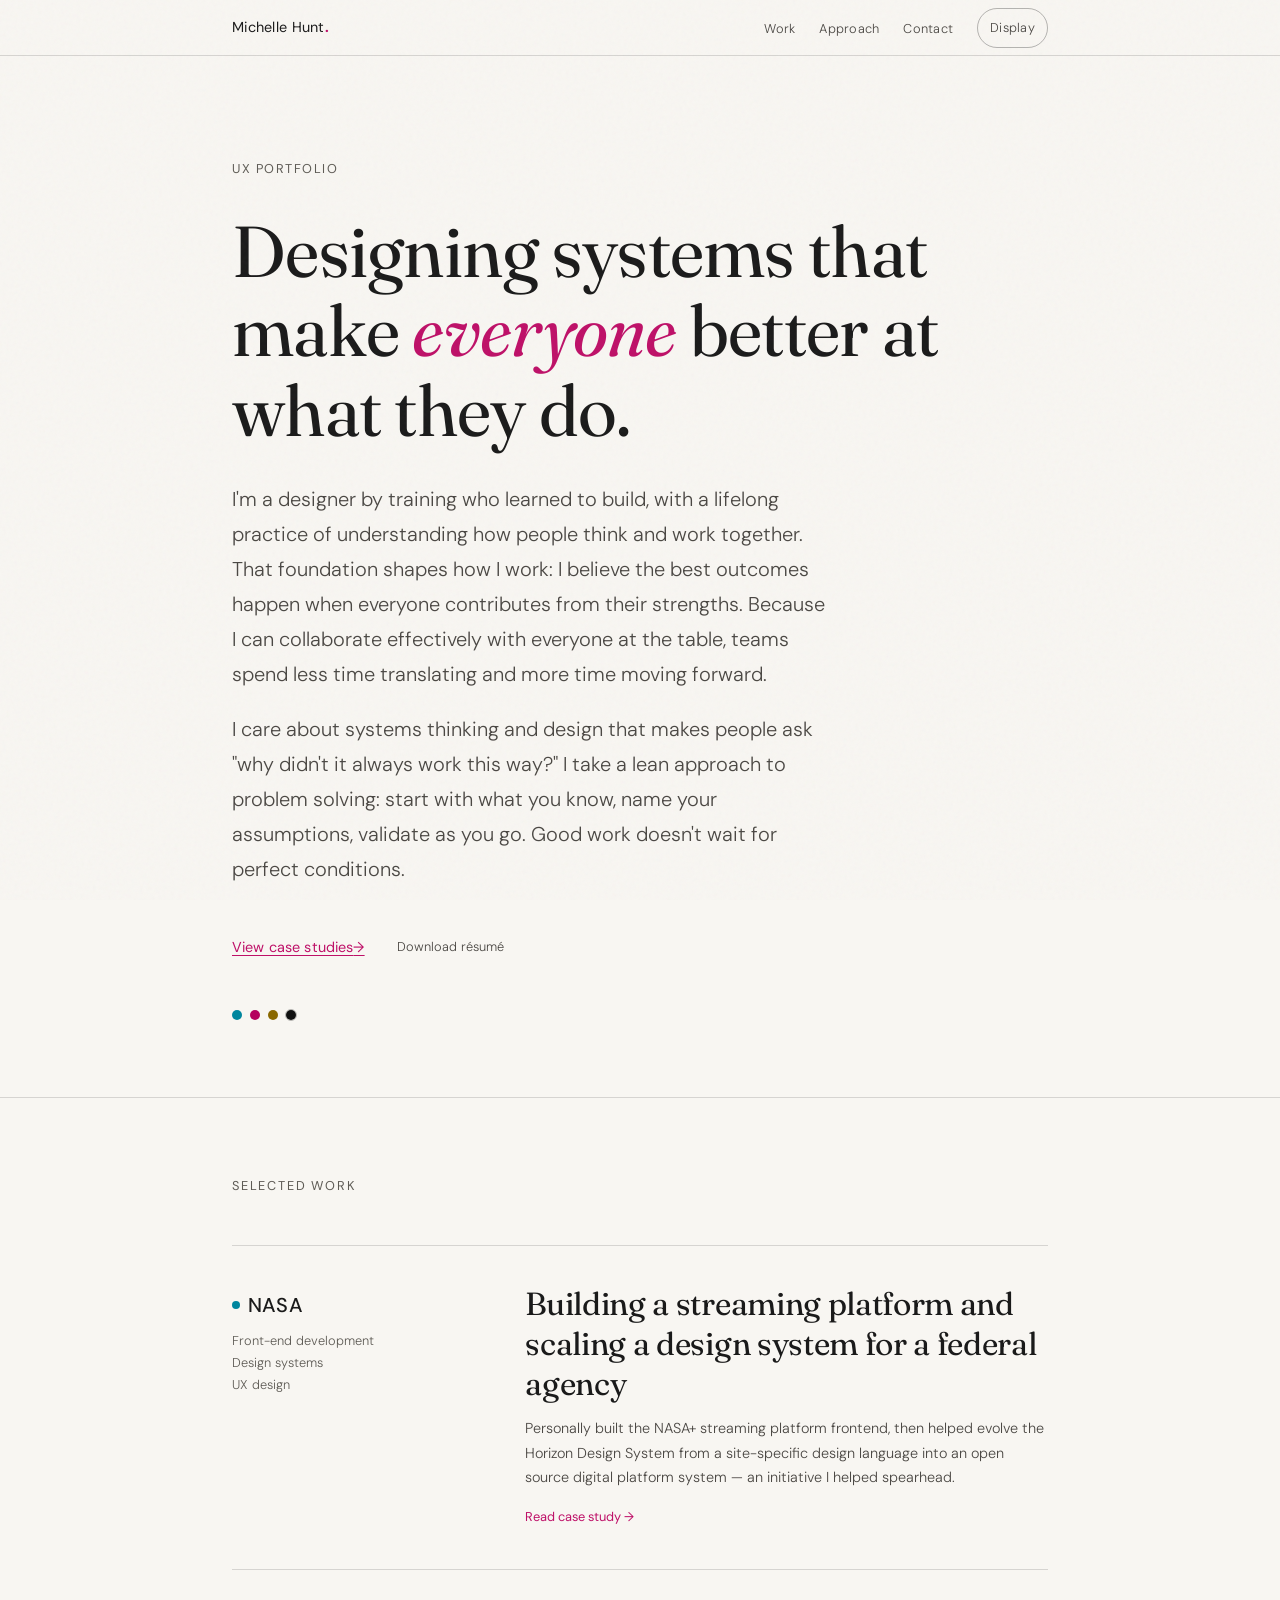
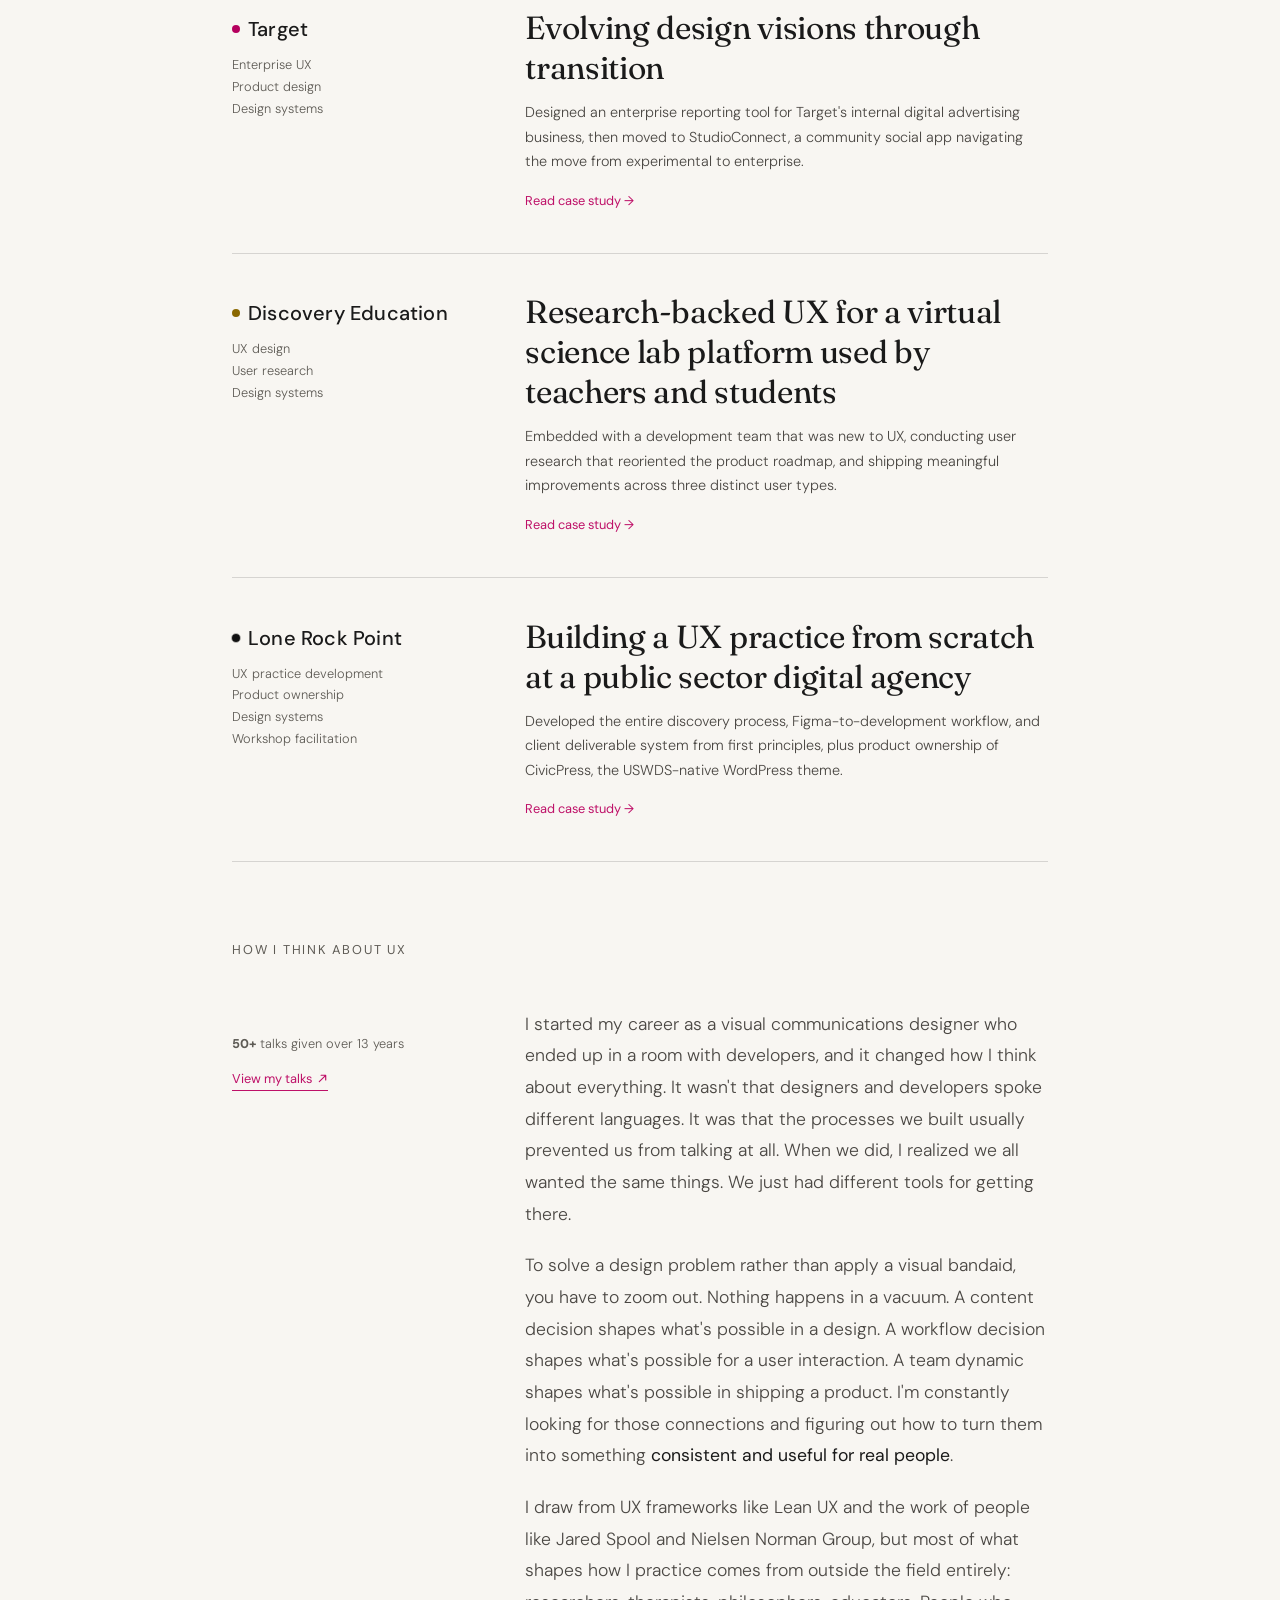
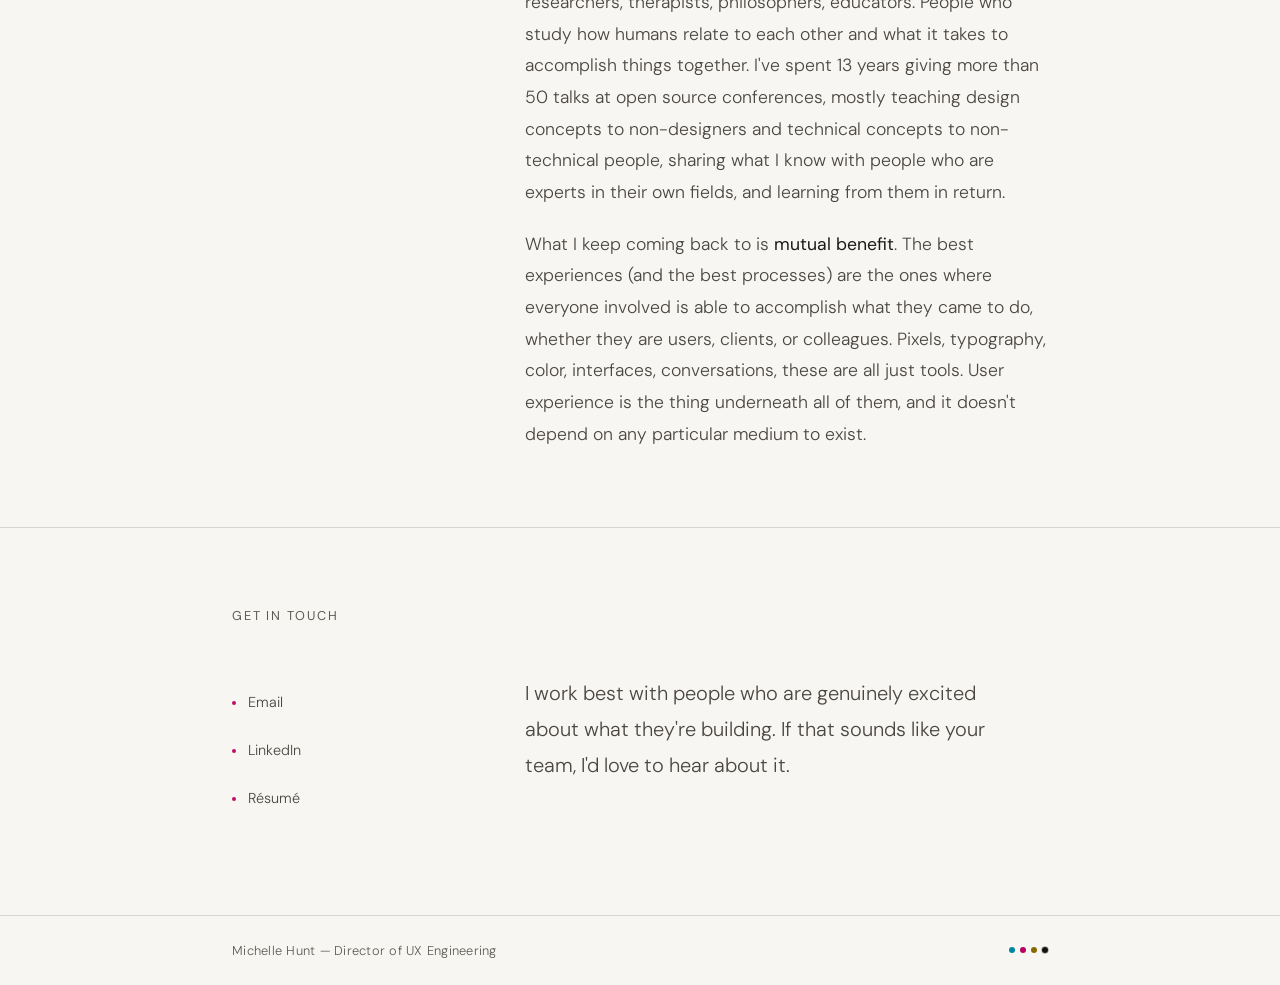
==== index.html @ 17f7559f "update index.html" ====
<!DOCTYPE html>
<html lang="en" data-theme="auto" data-contrast="standard" data-size="default">
<head>
<meta charset="UTF-8">
<meta name="viewport" content="width=device-width, initial-scale=1.0">
<title>Michelle Hunt — UX Portfolio</title>
<link rel="preconnect" href="https://fonts.googleapis.com">
<link rel="preconnect" href="https://fonts.gstatic.com" crossorigin>
<link href="https://fonts.googleapis.com/css2?family=DM+Sans:ital,opsz,wght@0,9..40,200;0,9..40,300;0,9..40,400;0,9..40,500;1,9..40,200;1,9..40,300&family=Fraunces:ital,opsz,wght@0,9..144,300;0,9..144,400;1,9..144,300;1,9..144,400&display=swap" rel="stylesheet">
<link rel="stylesheet" href="styles.css">
</head>
<body>

<a class="skip-link" href="#main-content">Skip to main content</a>

<nav class="site-nav">
  <div class="container">
    <a href="index.html" class="nav-name">Michelle Hunt<span>.</span></a>
    <div class="nav-right">
      <ul class="nav-links">
        <li><a href="#work"       data-section="work">Work</a></li>
        <li><a href="#philosophy" data-section="philosophy">Approach</a></li>
        <li><a href="#contact"    data-section="contact">Contact</a></li>
      </ul>
      <div class="nav-wrap">
        <button class="nav-panel-btn menu-btn" id="menu-btn" onclick="togglePanel('menu-panel','menu-btn')" aria-expanded="false" aria-label="Menu">Menu</button>
        <div class="nav-panel menu-panel" id="menu-panel" role="dialog" aria-label="Navigation">
          <a href="#work">Work</a>
          <a href="#philosophy">Approach</a>
          <a href="#contact">Contact</a>
        </div>
      </div>
      <div class="nav-wrap">
        <button class="nav-panel-btn" id="a11y-btn" onclick="togglePanel('a11y-panel','a11y-btn')" aria-expanded="false" aria-label="Display settings">Display</button>
        <div class="nav-panel" id="a11y-panel" role="dialog" aria-label="Display settings">
          <div class="a11y-group">
            <p class="a11y-group-label">Mode</p>
            <div class="a11y-options">
              <button class="a11y-btn" onclick="setTheme('light')"    id="btn-light">Light</button>
              <button class="a11y-btn" onclick="setTheme('dark')"     id="btn-dark">Dark</button>
              <button class="a11y-btn" onclick="setTheme('auto')"     id="btn-auto">Auto</button>
            </div>
          </div>
          <div class="a11y-group">
            <p class="a11y-group-label">Contrast</p>
            <div class="a11y-options">
              <button class="a11y-btn" onclick="setContrast('standard')" id="btn-standard">Standard</button>
              <button class="a11y-btn" onclick="setContrast('high')"     id="btn-high">High (AAA)</button>
            </div>
          </div>
          <div class="a11y-group">
            <p class="a11y-group-label">Text size</p>
            <div class="a11y-options">
              <button class="a11y-btn" onclick="setSize('default')" id="btn-default">Default</button>
              <button class="a11y-btn" onclick="setSize('large')"   id="btn-large">Large</button>
            </div>
          </div>
        </div>
      </div>
    </div>
  </div>
</nav>

<main id="main-content">
  <section class="home-hero">
    <div class="container">
      <p class="hero-label">UX Portfolio</p>
      <h1 class="hero-title">Designing systems that make <em>everyone</em> better at what they do.</h1>
      <div class="hero-body">
        <p>I'm a designer by training who learned to build, with a lifelong practice of understanding how people think and work together. That foundation shapes how I work: I believe the best outcomes happen when everyone contributes from their strengths. Because I can collaborate effectively with everyone at the table, teams spend less time translating and more time moving forward.</p>
        <p>I care about systems thinking and design that makes people ask "why didn't it always work this way?" I take a lean approach to problem solving: start with what you know, name your assumptions, validate as you go. Good work doesn't wait for perfect conditions.</p>
      </div>
      <div class="hero-meta">
        <a href="#work" class="hero-cta">View case studies <span class="arrow">→</span></a>
        <a href="resume.pdf" class="hero-cta-secondary">Download résumé</a>
      </div>
      <div class="cmyk-dots">
        <div class="cmyk-dot dot-nasa"      data-label="NASA"></div>
        <div class="cmyk-dot dot-target"    data-label="Target"></div>
        <div class="cmyk-dot dot-discovery" data-label="Discovery Education"></div>
        <div class="cmyk-dot dot-lrp"       data-label="Lone Rock Point"></div>
      </div>
    </div>
  </section>

  <section id="work" class="home-section">
    <div class="container">
      <p class="section-label">Selected work</p>
      <div class="work-grid">

        <a class="case-study cs-nasa" href="nasa.html">
          <div class="case-study-meta">
            <div class="case-study-client-wrap">
              <span class="case-study-dot"></span>
              <span class="case-study-client">NASA</span>
            </div>
            <p class="case-study-tags">Front-end development<br>Design systems<br>UX design</p>
          </div>
          <div class="case-study-content">
            <h2 class="case-study-title">Building a streaming platform and scaling a design system for a federal agency</h2>
            <p class="case-study-desc">Personally built the NASA+ streaming platform frontend, then helped evolve the Horizon Design System from a site-specific design language into an open source digital platform system — an initiative I helped spearhead.</p>
            <span class="case-study-arrow">Read case study →</span>
          </div>
        </a>

        <a class="case-study cs-target" href="target.html">
          <div class="case-study-meta">
            <div class="case-study-client-wrap">
              <span class="case-study-dot"></span>
              <span class="case-study-client">Target</span>
            </div>
            <p class="case-study-tags">Enterprise UX<br>Product design<br>Design systems</p>
          </div>
          <div class="case-study-content">
            <h2 class="case-study-title">Evolving design visions through transition</h2>
            <p class="case-study-desc">Designed an enterprise reporting tool for Target's internal digital advertising business, then moved to StudioConnect, a community social app navigating the move from experimental to enterprise.</p>
            <span class="case-study-arrow">Read case study →</span>
          </div>
        </a>

        <a class="case-study cs-discovery" href="discovery-education.html">
          <div class="case-study-meta">
            <div class="case-study-client-wrap">
              <span class="case-study-dot"></span>
              <span class="case-study-client">Discovery Education</span>
            </div>
            <p class="case-study-tags">UX design<br>User research<br>Design systems</p>
          </div>
          <div class="case-study-content">
            <h2 class="case-study-title">Research-backed UX for a virtual science lab platform used by teachers and students</h2>
            <p class="case-study-desc">Embedded with a development team that was new to UX, conducting user research that reoriented the product roadmap, and shipping meaningful improvements across three distinct user types.</p>
            <span class="case-study-arrow">Read case study →</span>
          </div>
        </a>

        <a class="case-study cs-lrp" href="lone-rock-point.html">
          <div class="case-study-meta">
            <div class="case-study-client-wrap">
              <span class="case-study-dot"></span>
              <span class="case-study-client">Lone Rock Point</span>
            </div>
            <p class="case-study-tags">UX practice development<br>Product ownership<br>Design systems<br>Workshop facilitation</p>
          </div>
          <div class="case-study-content">
            <h2 class="case-study-title">Building a UX practice from scratch at a public sector digital agency</h2>
            <p class="case-study-desc">Developed the entire discovery process, Figma-to-development workflow, and client deliverable system from first principles, plus product ownership of CivicPress, the USWDS-native WordPress theme.</p>
            <span class="case-study-arrow">Read case study →</span>
          </div>
        </a>

      </div>
    </div>
  </section>

  <section id="philosophy" class="home-section philosophy-section">
    <div class="container">
      <p class="section-label">How I think about UX</p>
      <div class="philosophy-grid">
        <div>
          <div class="talks-stat">
            <p class="talks-stat-text"><strong>50+</strong> talks given over 13 years</p>
            <a href="https://mynameismichelle.com/talks/" class="talks-link" target="_blank" rel="noopener noreferrer">
              View my talks
              <svg viewBox="0 0 12 12" fill="none" xmlns="http://www.w3.org/2000/svg" aria-hidden="true">
                <path d="M2.5 9.5L9.5 2.5M9.5 2.5H4.5M9.5 2.5V7.5" stroke="currentColor" stroke-width="1.25" stroke-linecap="round" stroke-linejoin="round"/>
              </svg>
            </a>
          </div>
        </div>
        <div class="philosophy-body">
          <p>I started my career as a visual communications designer who ended up in a room with developers, and it changed how I think about everything. It wasn't that designers and developers spoke different languages. It was that the processes we built usually prevented us from talking at all. When we did, I realized we all wanted the same things. We just had different tools for getting there.</p>
          <p>To solve a design problem rather than apply a visual bandaid, you have to zoom out. Nothing happens in a vacuum. A content decision shapes what's possible in a design. A workflow decision shapes what's possible for a user interaction. A team dynamic shapes what's possible in shipping a product. I'm constantly looking for those connections and figuring out how to turn them into something <strong>consistent and useful for real people</strong>.</p>
          <p>I draw from UX frameworks like Lean UX and the work of people like Jared Spool and Nielsen Norman Group, but most of what shapes how I practice comes from outside the field entirely: researchers, therapists, philosophers, educators. People who study how humans relate to each other and what it takes to accomplish things together. I've spent 13 years giving more than 50 talks at open source conferences, mostly teaching design concepts to non-designers and technical concepts to non-technical people, sharing what I know with people who are experts in their own fields, and learning from them in return.</p>
          <p>What I keep coming back to is <strong>mutual benefit</strong>. The best experiences (and the best processes) are the ones where everyone involved is able to accomplish what they came to do, whether they are users, clients, or colleagues. Pixels, typography, color, interfaces, conversations, these are all just tools. User experience is the thing underneath all of them, and it doesn't depend on any particular medium to exist.</p>
        </div>
      </div>
    </div>
  </section>

  <section id="contact" class="home-section contact-section">
    <div class="container">
      <p class="section-label">Get in touch</p>
      <div class="contact-inner">
        <div class="contact-links">
          <a href="mailto:michelle@marktimemedia.com" class="contact-link"><span class="contact-link-dot"></span>Email</a>
          <a href="https://linkedin.com/in/michelleschulphunt" class="contact-link" target="_blank"><span class="contact-link-dot"></span>LinkedIn</a>
          <a href="Michelle_Schulp_Hunt_Resume_2026.pdf" class="contact-link" target="_blank" rel="noopener noreferrer"><span class="contact-link-dot"></span>Résumé</a>
        </div>
        <p class="contact-body">I work best with people who are genuinely excited about what they're building. If that sounds like your team, I'd love to hear about it.</p>
      </div>
    </div>
  </section>
</main>

<footer class="site-footer">
  <div class="container">
    <span class="footer-left">Michelle Hunt — Director of UX Engineering</span>
    <div class="footer-cmyk">
      <span class="dot-nasa"></span>
      <span class="dot-target"></span>
      <span class="dot-discovery"></span>
      <span class="dot-lrp"></span>
    </div>
  </div>
</footer>

<script src="main.js"></script>
</body>
</html>
---- styles.css ----
/* ============================================================
   PORTFOLIO — styles.css
   --c-page is defined per page in each HTML <style> block.
   Default fallback defined here.
   ============================================================ */

:root {
  --c-page: #be1068;
  --nav-h: 56px;
  --fluid-xs:   clamp(0.7rem,  0.65rem + 0.25vw, 0.8rem);
  --fluid-sm:   clamp(0.8rem,  0.75rem + 0.25vw, 0.9rem);
  --fluid-base: clamp(1rem,    0.9rem + 0.25vw, 1.1rem);
  --fluid-md:   clamp(1rem,    0.9rem  + 0.5vw,  1.25rem);
  --fluid-lg:   clamp(1.25rem, 1rem    + 1.25vw, 2rem);
  --fluid-xl:   clamp(1.75rem, 1.25rem + 2.5vw,  3rem);
  --fluid-2xl:  clamp(2.25rem, 1.5rem  + 3.75vw, 4.5rem);
}

[data-size="large"] {
  --fluid-xs:   clamp(0.85rem,  0.8rem   + 0.25vw,  1rem);
  --fluid-sm:   clamp(1rem,     0.95rem  + 0.25vw,  1.125rem);
  --fluid-base: clamp(1.125rem, 1.05rem  + 0.375vw, 1.375rem);
  --fluid-md:   clamp(1.25rem,  1.1rem   + 0.75vw,  1.625rem);
  --fluid-lg:   clamp(1.625rem, 1.3rem   + 1.625vw, 2.5rem);
  --fluid-xl:   clamp(2.25rem,  1.625rem + 3.125vw, 3.75rem);
  --fluid-2xl:  clamp(2.75rem,  1.875rem + 4.375vw, 5.5rem);
}

[data-theme="light"], :root {
  --bg: #f8f6f2;
  --bg-secondary: #f0ede8;
  --text: #1a1a1a;
  --text-secondary: #4a4743;
  --text-tertiary: #5e5b55;
  --border: rgba(26,26,26,0.15);
  --border-strong: rgba(26,26,26,0.3);
  --accent: #be1068;
  --accent-dim: rgba(190,16,104,0.07);
  --grain: 0.035;
  --c-nasa: #00869e;
  --c-target: #b5005e;
  --c-discovery: #8a6800;
  --c-lrp: #111111;
}

@media (prefers-color-scheme: dark) {
  :root:not([data-theme="light"]) {
    --bg: #141412;
    --bg-secondary: #1e1d1a;
    --text: #f0ede8;
    --text-secondary: #c5c0b8;
    --text-tertiary: #8a8680;
    --border: rgba(240,237,232,0.12);
    --border-strong: rgba(240,237,232,0.22);
    --accent: #f04d9e;
    --accent-dim: rgba(240,77,158,0.1);
    --grain: 0.025;
    --c-nasa: #00b4d8;
    --c-target: #f04d9e;
    --c-discovery: #f0b429;
    --c-lrp: #eeeeee;
  }
}

[data-theme="dark"] {
  --bg: #141412;
  --bg-secondary: #1e1d1a;
  --text: #f0ede8;
  --text-secondary: #c5c0b8;
  --text-tertiary: #8a8680;
  --border: rgba(240,237,232,0.12);
  --border-strong: rgba(240,237,232,0.22);
  --accent: #f04d9e;
  --accent-dim: rgba(240,77,158,0.1);
  --grain: 0.025;
  --c-nasa: #00b4d8;
  --c-target: #f04d9e;
  --c-discovery: #f0b429;
  --c-lrp: #eeeeee;
}

[data-contrast="high"][data-theme="light"],
[data-contrast="high"]:root:not([data-theme="dark"]) {
  --bg: #ffffff;
  --text: #000000;
  --text-secondary: #1a1a1a;
  --text-tertiary: #3a3a3a;
  --border: rgba(0,0,0,0.35);
  --border-strong: rgba(0,0,0,0.55);
  --accent: #8c0044;
  --accent-dim: rgba(140,0,68,0.08);
}

[data-contrast="high"][data-theme="dark"] {
  --bg: #000000;
  --bg-secondary: #0a0a0a;
  --text: #ffffff;
  --text-secondary: #f0ede8;
  --text-tertiary: #c5c0b8;
  --border: rgba(255,255,255,0.4);
  --border-strong: rgba(255,255,255,0.6);
  --accent: #ff80c0;
  --accent-dim: rgba(255,128,192,0.12);
}

@media (prefers-color-scheme: dark) {
  [data-contrast="high"]:root:not([data-theme="light"]) {
    --bg: #000000;
    --bg-secondary: #0a0a0a;
    --text: #ffffff;
    --text-secondary: #f0ede8;
    --text-tertiary: #c5c0b8;
    --border: rgba(255,255,255,0.4);
    --border-strong: rgba(255,255,255,0.6);
    --accent: #ff80c0;
    --accent-dim: rgba(255,128,192,0.12);
  }
}

/* ============================================================
   SKIP LINK
   ============================================================ */
.skip-link {
  position: absolute;
  top: 0;
  left: 50%;
  transform: translateX(-50%) translateY(-100%);
  z-index: 200;
  padding: 0.6rem 1.25rem;
  background: var(--bg);
  color: var(--accent);
  font-size: var(--fluid-sm);
  font-weight: 400;
  text-decoration: none;
  border-top: none;
  border-radius: 0 0 8px 8px;
  white-space: nowrap;
  transition: transform 0.15s ease;
}
.skip-link:focus-visible {
  transform: translateX(-50%) translateY(0);
  border: 2px solid var(--accent);
  outline: none;
}

/* ============================================================
   RESET & BASE
   ============================================================ */
*, *::before, *::after { box-sizing: border-box; margin: 0; padding: 0; }
html { scroll-behavior: smooth; }

body {
  font-family: 'DM Sans', sans-serif;
  font-weight: 300;
  font-size: var(--fluid-base);
  line-height: 1.7;
  color: var(--text);
  background: var(--bg);
  min-height: 100vh;
  transition: background 0.3s, color 0.3s;
  overflow-x: hidden;
  position: relative;
}

body::before {
  content: '';
  position: fixed;
  inset: 0;
  background-image: url("data:image/svg+xml,%3Csvg viewBox='0 0 256 256' xmlns='http://www.w3.org/2000/svg'%3E%3Cfilter id='n'%3E%3CfeTurbulence type='fractalNoise' baseFrequency='0.9' numOctaves='4' stitchTiles='stitch'/%3E%3C/filter%3E%3Crect width='100%25' height='100%25' filter='url(%23n)'/%3E%3C/svg%3E");
  opacity: var(--grain);
  pointer-events: none;
  z-index: 100;
}

.container {
  max-width: 880px;
  margin: 0 auto;
  padding: 0 clamp(1rem, 4vw, 2rem);
}

strong {
  font-weight: 800;
}

/* ============================================================
   VIEW TRANSITIONS
   ============================================================ */
@view-transition { navigation: auto; }

::view-transition-old(root) { animation: 200ms ease both vt-out; }
::view-transition-new(root) { animation: 280ms ease both vt-in; }

@keyframes vt-out {
  from { opacity: 1; }
  to   { opacity: 0; }
}
@keyframes vt-in {
  from { opacity: 0; transform: translateY(6px); }
  to   { opacity: 1; transform: translateY(0); }
}

/* ============================================================
   NAV
   ============================================================ */
nav.site-nav {
  position: fixed;
  top: 0; left: 0; right: 0;
  z-index: 50;
  height: var(--nav-h);
  display: flex;
  align-items: center;
  background: var(--bg);
  border-bottom: 0.5px solid var(--border);
  transition: background 0.3s;
}

nav.site-nav .container {
  display: flex;
  align-items: center;
  justify-content: space-between;
  width: 100%;
}

.nav-name {
  font-size: var(--fluid-sm);
  font-weight: 400;
  letter-spacing: 0.02em;
  color: var(--text);
  text-decoration: none;
}
.nav-name span { 
  color: var(--accent);
  font-weight: 800;
}
.nav-name:hover {
  text-decoration: underline;
  text-decoration-style: dotted;
  text-underline-offset: 3px;
}
.nav-name:focus-visible {
  outline: 2px solid var(--accent);
  outline-offset: 4px;
  border-radius: 2px;
  text-decoration: none;
}

.nav-right {
  display: flex;
  align-items: center;
  gap: 0.5rem;
}

.nav-links {
  display: flex;
  gap: clamp(1rem, 2.5vw, 1.5rem);
  list-style: none;
  margin-right: 0.5rem;
}

.nav-links a {
  font-size: var(--fluid-xs);
  font-weight: 300;
  color: var(--text-secondary);
  text-decoration: none;
  letter-spacing: 0.02em;
  transition: color 0.2s;
}

.nav-links a:hover {
  color: var(--accent);
  text-decoration: underline;
  text-decoration-style: dotted;
  text-underline-offset: 3px;
}
.nav-links a:focus-visible {
  color: var(--accent);
  outline: 2px solid var(--accent);
  outline-offset: 4px;
  border-radius: 2px;
  text-decoration: none;
}

.nav-links a.active {
  color: var(--accent);
  text-decoration: underline;
  text-decoration-style: dotted;
  text-underline-offset: 3px;
}

.nav-panel-btn {
  background: none;
  border: 0.5px solid var(--border-strong);
  border-radius: 2rem;
  padding: 0 0.75rem;
  height: 40px;
  min-width: 40px;
  font-size: var(--fluid-xs);
  font-family: 'DM Sans', sans-serif;
  font-weight: 300;
  color: var(--text-secondary);
  cursor: pointer;
  transition: all 0.2s;
  letter-spacing: 0.02em;
  white-space: nowrap;
}

.nav-panel-btn:hover {
  color: var(--accent);
  border-color: var(--accent);
}
.nav-panel-btn:focus-visible {
  color: var(--accent);
  border-color: var(--accent);
  outline: 2px solid var(--accent);
  outline-offset: 3px;
}

.nav-wrap { position: relative; }

.nav-panel {
  display: none;
  position: absolute;
  top: calc(100% + 0.75rem);
  right: 0;
  background: var(--bg);
  border: 0.5px solid var(--border-strong);
  border-radius: 12px;
  padding: 0.75rem;
  min-width: 200px;
  z-index: 200;
}

.nav-panel.open { display: block; }

.menu-panel a {
  display: flex;
  align-items: center;
  min-height: 44px;
  padding: 0 0.75rem;
  font-size: var(--fluid-sm);
  font-weight: 300;
  color: var(--text-secondary);
  text-decoration: none;
  border-radius: 8px;
  transition: background 0.15s, color 0.15s;
}
.menu-panel a:hover {
  background: var(--accent-dim);
  color: var(--accent);
}
.menu-panel a:focus-visible {
  background: var(--accent-dim);
  color: var(--accent);
  outline: 2px solid var(--accent);
  outline-offset: -2px;
}
.menu-panel a.active { color: var(--accent); }

.a11y-group { margin-bottom: 0.75rem; }
.a11y-group:last-child { margin-bottom: 0; }

.a11y-group-label {
  font-size: var(--fluid-xs);
  font-weight: 400;
  letter-spacing: 0.08em;
  text-transform: uppercase;
  color: var(--text-tertiary);
  margin-bottom: 0.4rem;
  padding: 0 0.25rem;
}

.a11y-options { display: flex; gap: 0.4rem; flex-wrap: wrap; }

.a11y-btn {
  background: none;
  border: 0.5px solid var(--border-strong);
  border-radius: 2rem;
  padding: 0;
  height: 40px;
  flex: 1;
  min-width: 48px;
  font-size: var(--fluid-xs);
  font-family: 'DM Sans', sans-serif;
  font-weight: 300;
  color: var(--text-secondary);
  cursor: pointer;
  transition: all 0.2s;
}

.a11y-btn:hover, .a11y-btn.active {
  background: var(--accent-dim);
  border-color: var(--accent);
  color: var(--accent);
}
.a11y-btn:focus-visible {
  background: var(--accent-dim);
  border-color: var(--accent);
  color: var(--accent);
  outline: 2px solid var(--accent);
  outline-offset: 3px;
}

.menu-btn { display: none; }

/* Desktop: smaller a11y panel buttons */
@media (min-width: 701px) {
  .a11y-btn {
    height: 32px;
    min-width: 40px;
    font-size: var(--fluid-xs);
  }
}

/* ============================================================
   SHARED MAIN PADDING
   ============================================================ */
main { padding-top: var(--nav-h); }

/* ============================================================
   HOMEPAGE
   ============================================================ */
.home-hero {
  padding: clamp(4rem, 8vw, 7rem) 0 clamp(3rem, 6vw, 5rem);
  border-bottom: 0.5px solid var(--border);
}

.hero-label {
  font-size: var(--fluid-xs);
  font-weight: 400;
  letter-spacing: 0.12em;
  text-transform: uppercase;
  color: var(--text-tertiary);
  margin-bottom: clamp(1.25rem, 3vw, 2rem);
  opacity: 0;
  animation: fadeUp 0.6s 0.1s forwards;
}

.hero-title {
  font-family: 'Fraunces', serif;
  font-size: var(--fluid-2xl);
  font-weight: 400;
  line-height: 1.1;
  letter-spacing: -0.01em;
  color: var(--text);
  margin-bottom: clamp(1.25rem, 3vw, 2rem);
  opacity: 0;
  animation: fadeUp 0.6s 0.2s forwards;
}
.hero-title em { font-style: italic; color: var(--accent); }

.hero-body {
  max-width: 600px;
  font-size: var(--fluid-md);
  font-weight: 300;
  line-height: 1.75;
  color: var(--text-secondary);
  opacity: 0;
  animation: fadeUp 0.6s 0.3s forwards;
}
.hero-body p + p { margin-top: 1.25rem; }

.hero-meta {
  margin-top: clamp(2rem, 4vw, 3rem);
  display: flex;
  align-items: center;
  gap: 2rem;
  flex-wrap: wrap;
  opacity: 0;
  animation: fadeUp 0.6s 0.4s forwards;
}

.hero-cta {
  display: inline-flex;
  align-items: center;
  gap: 0;
  font-size: var(--fluid-sm);
  font-weight: 400;
  color: var(--accent);
  text-decoration: underline;
  text-underline-offset: 3px;
  transition: opacity 0.2s;
  letter-spacing: 0.01em;
}
.hero-cta:hover { text-decoration: none; opacity: 0.8; }
.hero-cta:focus-visible {
  text-decoration: none;
  outline: 2px solid var(--accent);
  outline-offset: 4px;
  border-radius: 2px;
  opacity: 1;
}
.hero-cta .arrow { display: inline-block; transition: transform 0.2s; }
.hero-cta:hover .arrow, .hero-cta:focus-visible .arrow { transform: translateX(3px); }

.hero-cta-secondary {
  font-size: var(--fluid-xs);
  font-weight: 300;
  color: var(--text-secondary);
  text-decoration: none;
  transition: color 0.2s;
}
.hero-cta-secondary:hover {
  color: var(--accent);
  text-decoration: underline;
  text-decoration-style: dotted;
  text-underline-offset: 3px;
}
.hero-cta-secondary:focus-visible {
  color: var(--accent);
  outline: 2px solid var(--accent);
  outline-offset: 4px;
  border-radius: 2px;
  text-decoration: none;
}

.cmyk-dots {
  display: flex;
  gap: 8px;
  align-items: center;
  margin-top: clamp(2rem, 4vw, 3.5rem);
  opacity: 0;
  animation: fadeUp 0.6s 0.5s forwards;
}

.cmyk-dot {
  width: 10px;
  height: 10px;
  border-radius: 50%;
  position: relative;
  cursor: default;
  transition: transform 0.2s;
}
.cmyk-dot:hover { transform: scale(1.5); }
.cmyk-dot::after {
  content: attr(data-label);
  position: absolute;
  bottom: 160%;
  left: 50%;
  transform: translateX(-50%);
  font-size: 11px;
  font-weight: 400;
  white-space: nowrap;
  color: var(--text-secondary);
  background: var(--bg);
  padding: 2px 6px;
  border-radius: 4px;
  border: 0.5px solid var(--border);
  opacity: 0;
  transition: opacity 0.2s;
  pointer-events: none;
}
.cmyk-dot:hover::after { opacity: 1; }

.dot-nasa      { background: var(--c-nasa); }
.dot-target    { background: var(--c-target); }
.dot-discovery { background: var(--c-discovery); }
.dot-lrp       { background: var(--c-lrp); outline: 0.5px solid var(--border-strong); }

/* HOMEPAGE SECTIONS */
.home-section { padding: clamp(3rem, 6vw, 5rem) 0; }

.section-label {
  font-size: var(--fluid-xs);
  font-weight: 400;
  letter-spacing: 0.14em;
  text-transform: uppercase;
  color: var(--text-tertiary);
  margin-bottom: clamp(2rem, 4vw, 3rem);
}

/* WORK GRID */
.work-grid { display: grid; gap: 0; }

.case-study {
  padding: clamp(1.75rem, 3vw, 2.5rem) 0;
  border-bottom: 0.5px solid var(--border);
  display: grid;
  grid-template-columns: 1fr 2fr;
  gap: clamp(1rem, 3vw, 2rem);
  text-decoration: none;
  color: inherit;
  position: relative;
  cursor: pointer;
}
.case-study:first-child { border-top: 0.5px solid var(--border); }

.case-study::before {
  content: '';
  position: absolute;
  inset: 0 -1rem;
  background: var(--accent-dim);
  opacity: 0;
  transition: opacity 0.2s;
  pointer-events: none;
  border-radius: 4px;
}
.case-study:hover::before { opacity: 1; }
.case-study:focus-visible {
  outline: 2px solid var(--accent);
  outline-offset: 4px;
  border-radius: 4px;
  padding-inline: 10px;
    width: calc(100% + 20px);
    margin-inline: -10px;
}
.case-study:focus-visible::before { opacity: 0; }
.case-study:hover .case-study-arrow,
.case-study:focus-visible .case-study-arrow { transform: translateX(4px); }

.case-study-meta { padding-top: 0.25rem; position: relative; }

.case-study-client-wrap {
  display: flex;
  align-items: center;
  gap: 0.5rem;
  margin-bottom: 0.5rem;
}
.case-study-dot { width: 8px; height: 8px; border-radius: 50%; flex-shrink: 0; }
.cs-nasa .case-study-dot      { background: var(--c-nasa); }
.cs-target .case-study-dot    { background: var(--c-target); }
.cs-discovery .case-study-dot { background: var(--c-discovery); }
.cs-lrp .case-study-dot       { background: var(--c-lrp); outline: 0.5px solid var(--border-strong); }

.case-study-client {
  font-size: var(--fluid-md);
  font-weight: 500;
  letter-spacing: 0.01em;
  color: var(--text);
}

.case-study-tags {
  font-size: var(--fluid-xs);
  font-weight: 300;
  color: var(--text-tertiary);
  line-height: 1.7;
}

.case-study-content { position: relative; }

.case-study-title {
  font-family: 'Fraunces', serif;
  font-size: var(--fluid-lg);
  font-weight: 400;
  line-height: 1.25;
  color: var(--text);
  margin-bottom: 0.75rem;
  letter-spacing: -0.01em;
}

.case-study-desc {
  font-size: var(--fluid-sm);
  font-weight: 300;
  color: var(--text-secondary);
  line-height: 1.7;
}

.case-study-arrow {
  display: inline-block;
  margin-top: 1rem;
  font-size: var(--fluid-xs);
  font-weight: 400;
  color: var(--accent);
  transition: transform 0.2s;
}

/* PHILOSOPHY */
.philosophy-section { 
  border-bottom: 0.5px solid var(--border);
  padding-top: 0;
}

.philosophy-grid {
  display: grid;
  grid-template-columns: 1fr 2fr;
  gap: clamp(1rem, 3vw, 2rem);
  align-items: start;
}

.philosophy-body {
  font-size: var(--fluid-base);
  font-weight: 300;
  color: var(--text-secondary);
  line-height: 1.8;
}
.philosophy-body p + p { margin-top: 1.25rem; }
.philosophy-body strong { font-weight: 400; color: var(--text); }

.talks-stat { margin-top: 1.5rem; }

.talks-stat-text {
  font-size: var(--fluid-xs);
  font-weight: 300;
  color: var(--text-tertiary);
  line-height: 1.7;
  margin-bottom: 0.5rem;
}

.talks-link {
  display: inline-flex;
  align-items: center;
  gap: 0.3rem;
  font-size: var(--fluid-xs);
  font-weight: 400;
  color: var(--accent);
  text-decoration: none;
  border-bottom: 1px solid var(--accent);
  padding-bottom: 1px;
  transition: opacity 0.2s;
}
.talks-link:hover { border-bottom: none; opacity: 0.75; }
.talks-link:focus-visible {
  border-bottom: none;
  outline: 2px solid var(--accent);
  outline-offset: 4px;
  border-radius: 2px;
  opacity: 1;
}
.talks-link svg { width: 11px; height: 11px; flex-shrink: 0; transition: transform 0.2s; }
.talks-link:hover svg, .talks-link:focus-visible svg { transform: translate(2px, -2px); }

/* CONTACT */
.contact-section { padding-bottom: clamp(4rem, 8vw, 6rem); }

.contact-inner {
  display: grid;
  grid-template-columns: 1fr 2fr;
  gap: clamp(1rem, 3vw, 2rem);
  align-items: start;
}

.contact-links { display: flex; flex-direction: column; gap: 0.5rem; margin-top: 0.5rem; }

.contact-link {
  display: flex;
  align-items: center;
  gap: 0.75rem;
  font-size: var(--fluid-sm);
  font-weight: 300;
  color: var(--text-secondary);
  text-decoration: none;
  min-height: 40px;
  transition: color 0.2s;
}
.contact-link:hover {
  color: var(--accent);
  text-decoration: underline;
  text-decoration-style: dotted;
  text-underline-offset: 3px;
}
.contact-link:focus-visible {
  color: var(--accent);
  outline: 2px solid var(--accent);
  outline-offset: 4px;
  border-radius: 2px;
  text-decoration: none;
}
.contact-link-dot { width: 4px; height: 4px; border-radius: 50%; background: var(--accent); flex-shrink: 0; }

.contact-body {
  font-size: var(--fluid-md);
  font-weight: 300;
  color: var(--text-secondary);
  line-height: 1.8;
  max-width: 480px;
}

/* ============================================================
   SITE FOOTER
   ============================================================ */
footer.site-footer {
  padding: 1.5rem 0;
  border-top: 0.5px solid var(--border);
}
footer.site-footer .container {
  display: flex;
  justify-content: space-between;
  align-items: center;
}
.footer-left {
  font-size: var(--fluid-xs);
  font-weight: 300;
  color: var(--text-tertiary);
  letter-spacing: 0.02em;
}
.footer-cmyk { display: flex; gap: 5px; align-items: center; }
.footer-cmyk span { width: 6px; height: 6px; border-radius: 50%; display: block; }
.footer-back {
  font-size: var(--fluid-xs);
  font-weight: 300;
  color: var(--text-secondary);
  text-decoration: none;
  transition: color 0.2s;
}
.footer-back:hover {
  color: var(--accent);
  text-decoration: underline;
  text-decoration-style: dotted;
  text-underline-offset: 3px;
}
.footer-back:focus-visible {
  color: var(--accent);
  outline: 2px solid var(--accent);
  outline-offset: 4px;
  border-radius: 2px;
  text-decoration: none;
}

/* ============================================================
   CASE STUDY PAGES
   ============================================================ */

/* STICKY MOBILE ORG BAR */
.sticky-org-mobile {
  display: none;
  position: fixed;
  top: var(--nav-h);
  left: 0; right: 0;
  z-index: 40;
  background: var(--bg);
  border-bottom: 0.5px solid var(--border);
  padding: 0.5rem clamp(1rem, 4vw, 2rem);
  opacity: 0;
  transform: translateY(-4px);
  transition: opacity 0.3s, transform 0.3s;
  pointer-events: none;
  flex-direction: column;
  gap: 0.5rem;
}
.sticky-org-mobile.visible { opacity: 1; transform: translateY(0); pointer-events: auto; }

.sticky-org-inner { display: flex; align-items: center; gap: 0.5rem; }
.sticky-org-dot { width: 8px; height: 8px; border-radius: 50%; background: var(--c-page); flex-shrink: 0; }
.sticky-org-name { font-size: var(--fluid-xs); font-weight: 400; letter-spacing: 0.1em; text-transform: uppercase; color: var(--text-tertiary); }

.mobile-sticky-select {
  width: 100%;
  font-family: 'DM Sans', sans-serif;
  font-size: var(--fluid-xs);
  font-weight: 300;
  color: var(--text);
  background: var(--bg);
  border: 0.5px solid var(--border-strong);
  border-radius: 8px;
  padding: 0 2rem 0 0.75rem;
  min-height: 40px;
  cursor: pointer;
  appearance: none;
  background-image: url("data:image/svg+xml,%3Csvg viewBox='0 0 10 6' xmlns='http://www.w3.org/2000/svg'%3E%3Cpath d='M1 1l4 4 4-4' stroke='%23888' stroke-width='1.5' fill='none' stroke-linecap='round'/%3E%3C/svg%3E");
  background-repeat: no-repeat;
  background-position: right 0.75rem center;
  background-size: 10px;
}

/* CASE STUDY HERO */
.cs-hero {
  padding: clamp(3rem, 6vw, 5rem) 0 clamp(2.5rem, 5vw, 4rem);
  border-bottom: 0.5px solid var(--border);
  position: relative;
}
.cs-hero-line {
  position: absolute;
  top: 0; left: 0; right: 0;
  height: 3px;
  background: var(--c-page);
}
.cs-hero-client-wrap { display: flex; align-items: center; gap: 0.5rem; margin-bottom: clamp(1rem, 2vw, 1.5rem); }
.cs-hero-dot { width: 10px; height: 10px; border-radius: 50%; background: var(--c-page); flex-shrink: 0; }
.cs-hero-client { font-size: var(--fluid-xs); font-weight: 400; letter-spacing: 0.12em; text-transform: uppercase; color: var(--text-tertiary); }

.cs-hero-title {
  font-family: 'Fraunces', serif;
  font-size: var(--fluid-xl);
  font-weight: 400;
  line-height: 1.15;
  letter-spacing: -0.01em;
  color: var(--text);
  margin-bottom: clamp(1rem, 2vw, 1.5rem);
  max-width: 700px;
}
.cs-hero-synopsis {
  font-size: var(--fluid-md);
  font-weight: 300;
  line-height: 1.75;
  color: var(--text-secondary);
  max-width: 620px;
  margin-bottom: clamp(1rem, 2vw, 1.5rem);
}

/* SKILLS — inline with dots */
.cs-hero-skills {
  display: flex;
  flex-wrap: wrap;
  align-items: center;
  gap: 0.3rem 0;
  font-size: var(--fluid-xs);
  font-weight: 300;
  color: var(--text-tertiary);
}
.cs-hero-skills .skill-item { display: flex; align-items: center; gap: 0.4rem; }
.cs-hero-skills .skill-dot {
  width: 4px; height: 4px;
  border-radius: 50%;
  background: var(--c-page);
  flex-shrink: 0;
  margin-right: 0.1rem;
}
.cs-hero-skills .skill-sep {
  color: var(--text-tertiary);
  margin: 0 0.3rem;
  opacity: 0.5;
}

/* PAGE BODY */
.page-body {
  display: grid;
  grid-template-columns: 220px 1fr;
  gap: clamp(2rem, 4vw, 4rem);
  align-items: stretch;
  padding: clamp(3rem, 6vw, 5rem) 0;
}

/* SIDEBAR */
.sidebar-col { align-self: stretch; min-height: 100%; }

.sidebar-sticky {
  position: sticky;
  top: calc(var(--nav-h) + 1.5rem);
}

.sticky-org-desktop {
  display: flex;
  align-items: center;
  gap: 0.5rem;
  margin-bottom: 1.25rem;
  opacity: 0;
  transform: translateY(-4px);
  transition: opacity 0.3s, transform 0.3s;
}
.sticky-org-desktop.visible { opacity: 1; transform: translateY(0); }
.sticky-org-desktop .sticky-org-dot { width: 8px; height: 8px; border-radius: 50%; background: var(--c-page); flex-shrink: 0; }
.sticky-org-desktop .sticky-org-name { font-size: var(--fluid-xs); font-weight: 400; letter-spacing: 0.1em; text-transform: uppercase; color: var(--text-tertiary); }

.sidebar-nav-label {
  font-size: var(--fluid-xs);
  font-weight: 400;
  letter-spacing: 0.1em;
  text-transform: uppercase;
  color: var(--text-tertiary);
  margin-bottom: 0.75rem;
}

.sidebar-nav { list-style: none; border-left: 0.5px solid var(--border); padding-left: 1rem; }
.sidebar-nav li + li { margin-top: 0.35rem; }
.sidebar-nav a {
  display: block;
  font-size: var(--fluid-xs);
  font-weight: 300;
  color: var(--text-tertiary);
  text-decoration: none;
  padding: 0.15rem 0;
  transition: color 0.2s;
}
.sidebar-nav a:hover {
  color: var(--accent);
  text-decoration: underline;
  text-decoration-style: dotted;
  text-underline-offset: 3px;
}
.sidebar-nav a:focus-visible {
  color: var(--accent);
  outline: 2px solid var(--accent);
  outline-offset: 4px;
  border-radius: 2px;
  text-decoration: none;
}
.sidebar-nav a.active {
  color: var(--accent);
  font-weight: 400;
  border-left: 2px solid var(--accent);
  margin-left: -1.0625rem;
  padding-left: calc(1rem - 2px);
}

/* CASE CONTENT */
.case-section {
  padding-bottom: clamp(2.5rem, 5vw, 4rem);
  border-bottom: 0.5px solid var(--border);
  margin-bottom: clamp(2.5rem, 5vw, 4rem);
}
.case-section:last-child { border-bottom: none; margin-bottom: 0; padding-bottom: 0; }

h2.section-heading {
  font-family: 'Fraunces', serif;
  font-size: var(--fluid-lg);
  font-weight: 400;
  line-height: 1.2;
  color: var(--text);
  margin-bottom: clamp(1rem, 2vw, 1.5rem);
  letter-spacing: -0.01em;
}

h3.subsection-heading {
  font-size: var(--fluid-base);
  font-weight: 600;
  font-style: normal;
  color: var(--text);
  margin-top: clamp(1.5rem, 3vw, 2.5rem);
  margin-bottom: 0.75rem;
}
h3.subsection-heading:first-of-type { margin-top: 0; }

.case-content p {
  font-size: var(--fluid-base);
  font-weight: 300;
  color: var(--text-secondary);
  line-height: 1.8;
  margin-bottom: 1.25rem;
}
.case-content p:last-child { margin-bottom: 0; }
.case-content a { color: var(--accent); text-decoration: underline; text-underline-offset: 3px; }
.case-content a:hover { text-decoration: none; opacity: 0.8; }
.case-content a:focus-visible {
  outline: 2px solid var(--accent);
  outline-offset: 2px;
  border-radius: 2px;
  text-decoration: none;
  opacity: 1;
}

/* FOOTER NAV */
.case-footer-nav {
  border-top: 0.5px solid var(--border);
  padding: clamp(2rem, 4vw, 3rem) 0;
  display: grid;
  grid-template-columns: 1fr 1fr;
  gap: 1rem;
}
.case-footer-link { text-decoration: none; display: block; }
.case-footer-link.next { text-align: right; }
.case-footer-direction {
  font-size: var(--fluid-xs);
  font-weight: 400;
  letter-spacing: 0.1em;
  text-transform: uppercase;
  color: var(--text-tertiary);
  display: block;
  margin-bottom: 0.3rem;
  transition: color 0.2s;
}
.case-footer-link:hover .case-footer-direction { color: var(--accent); }
.case-footer-title {
  font-family: 'Fraunces', serif;
  font-size: var(--fluid-md);
  font-weight: 400;
  line-height: 1.3;
  color: var(--text);
  transition: color 0.2s;
}
.case-footer-link:hover .case-footer-title {
  color: var(--accent);
  text-decoration: underline;
  text-decoration-style: dotted;
  text-underline-offset: 3px;
}
.case-footer-link:focus-visible {
  outline: 2px solid var(--accent);
  outline-offset: 4px;
  border-radius: 4px;
}

/* ============================================================
   ANIMATIONS
   ============================================================ */
@keyframes fadeUp {
  from { opacity: 0; transform: translateY(12px); }
  to   { opacity: 1; transform: translateY(0); }
}

/* ============================================================
   RESPONSIVE
   ============================================================ */
@media (max-width: 700px) {
  .page-body { grid-template-columns: 1fr; }
  .sidebar-col { display: none; }
  .sticky-org-mobile { display: flex; }
  .nav-links { display: none; }
  .menu-btn { display: flex; }
  .case-study { grid-template-columns: 1fr; gap: 0.75rem; }
  .philosophy-grid { grid-template-columns: 1fr; }
  .contact-inner { grid-template-columns: 1fr; }
}
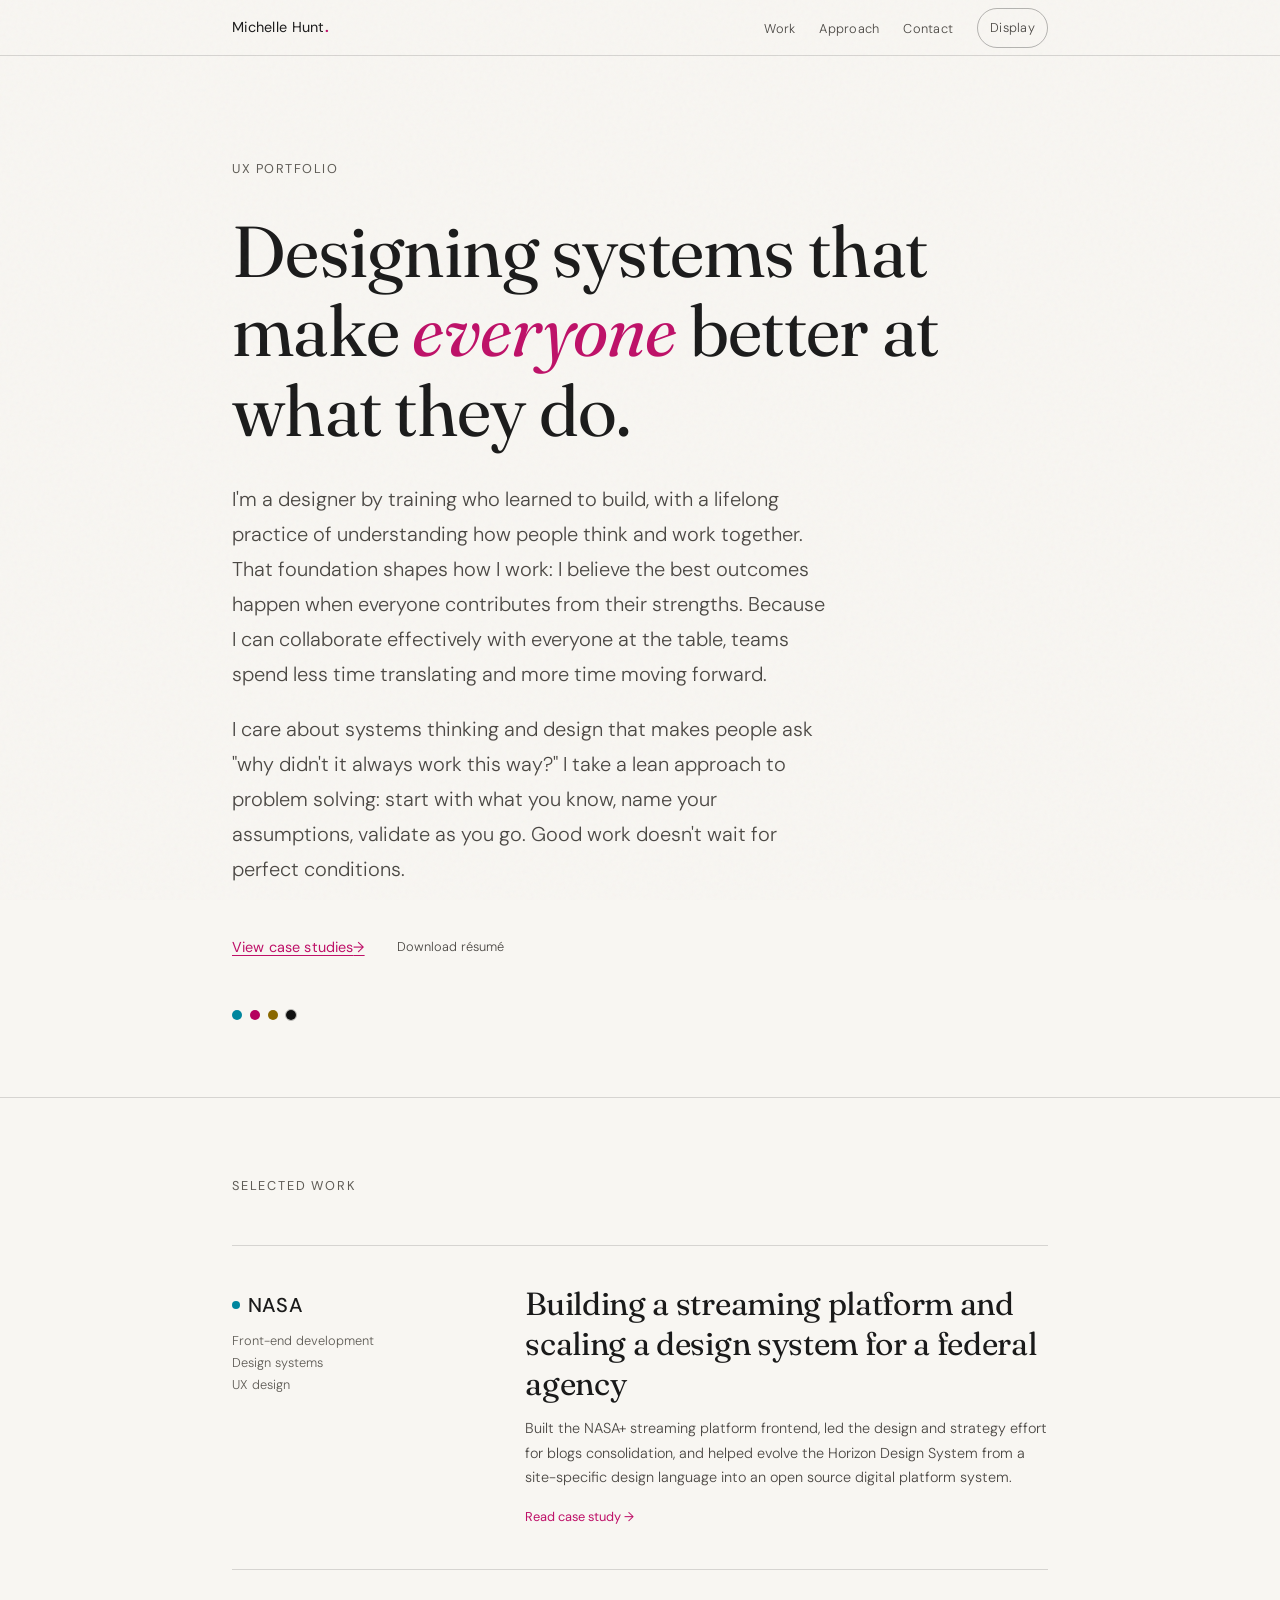
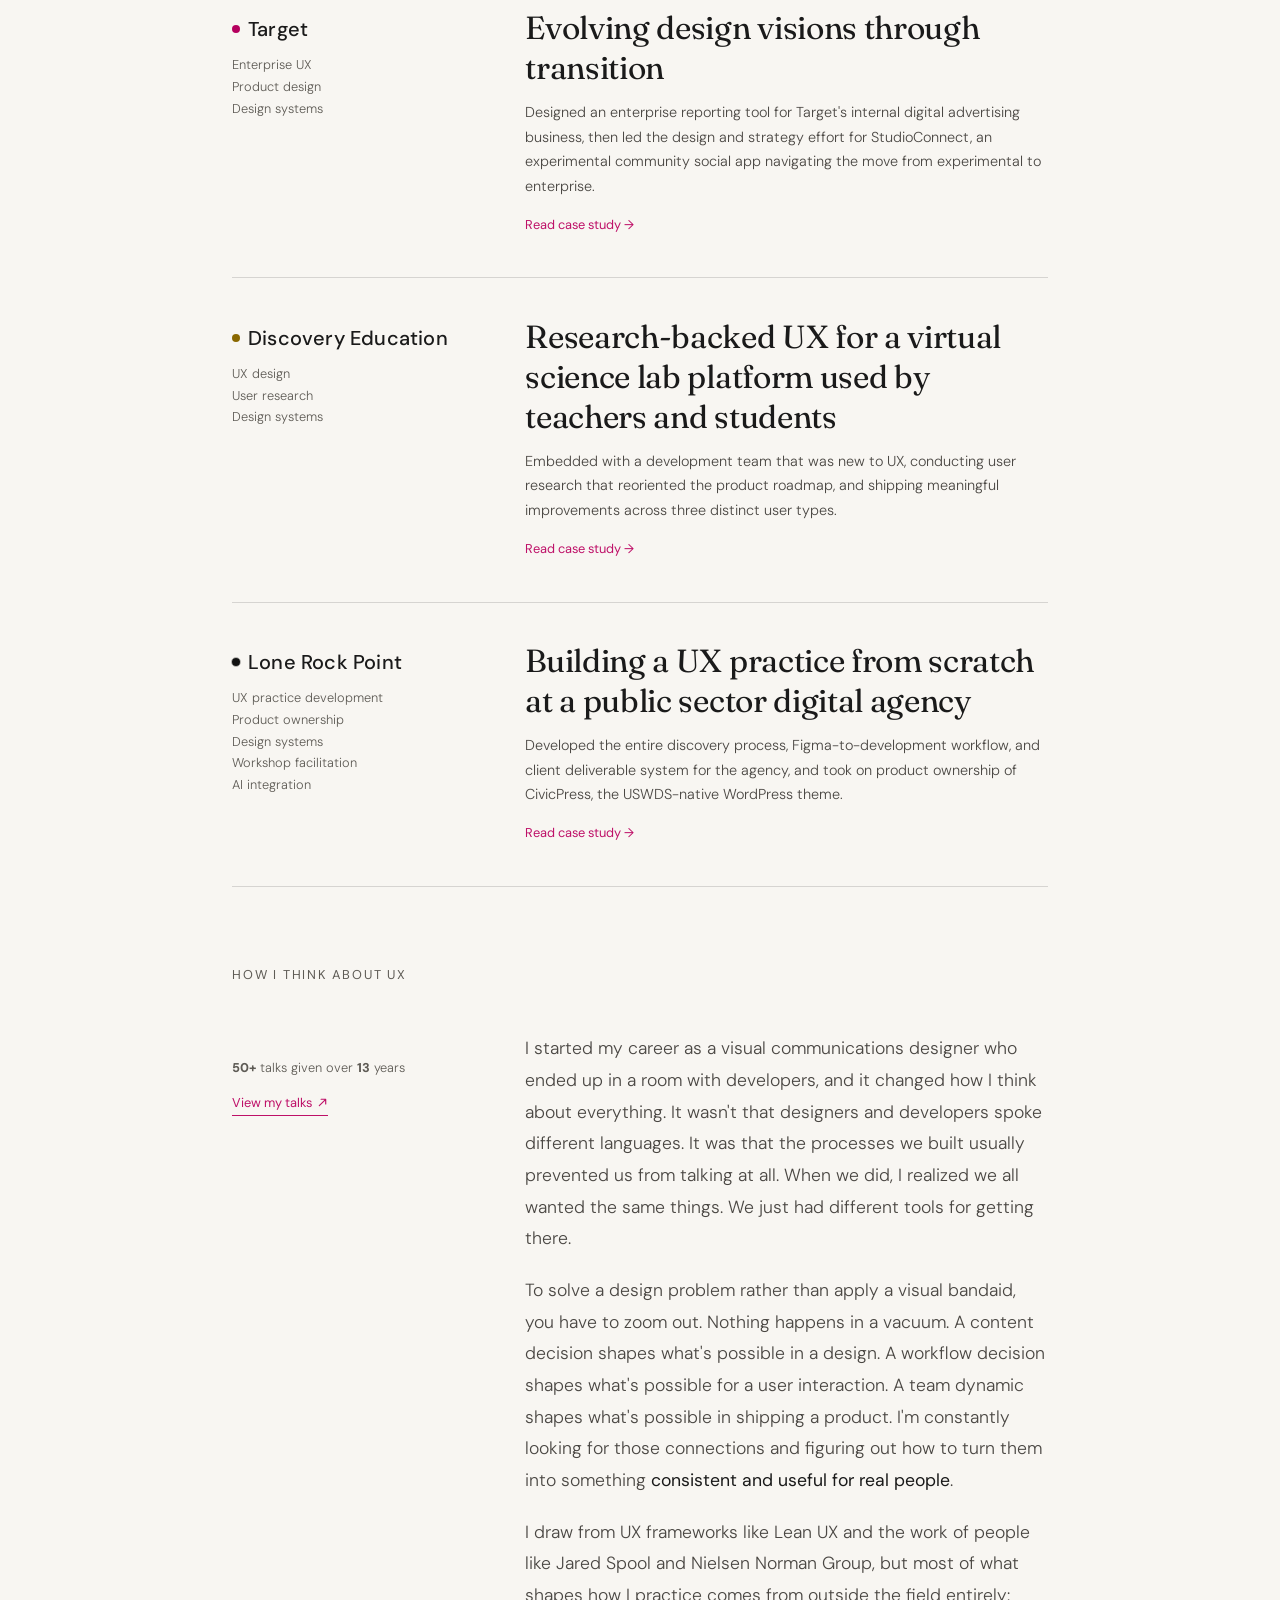
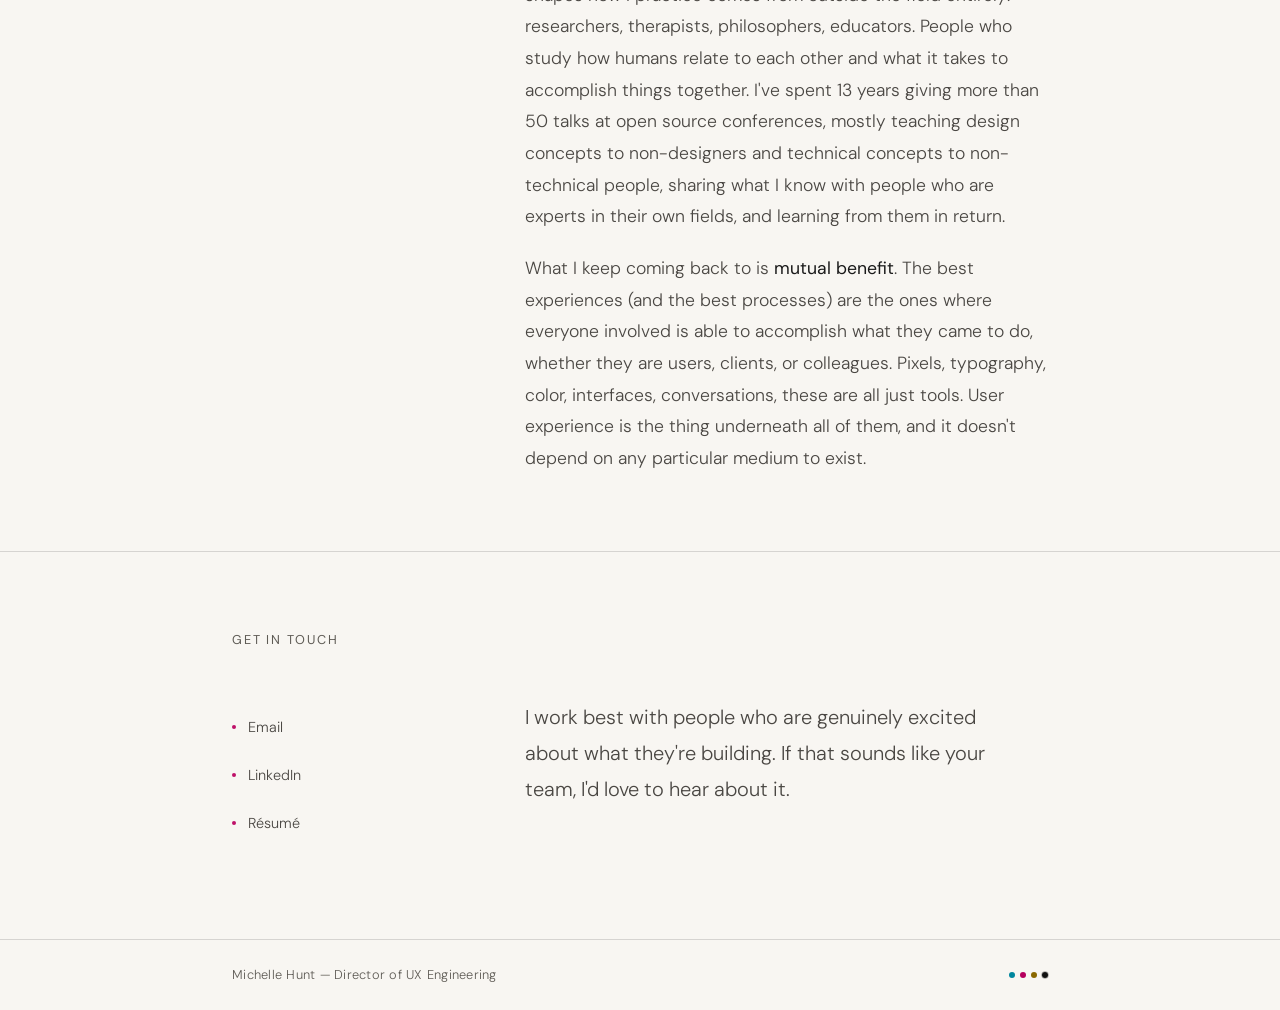
==== commit 9705f6ad: "content summary changes" ====
--- a/index.html
+++ b/index.html
@@ -72,7 +72,7 @@
       </div>
       <div class="hero-meta">
         <a href="#work" class="hero-cta">View case studies <span class="arrow">→</span></a>
-        <a href="resume.pdf" class="hero-cta-secondary">Download résumé</a>
+        <a href="Michelle_Schulp_Hunt_Resume_2026.pdf" class="hero-cta-secondary">Download résumé</a>
       </div>
       <div class="cmyk-dots">
         <div class="cmyk-dot dot-nasa"      data-label="NASA"></div>
@@ -98,7 +98,7 @@
           </div>
           <div class="case-study-content">
             <h2 class="case-study-title">Building a streaming platform and scaling a design system for a federal agency</h2>
-            <p class="case-study-desc">Personally built the NASA+ streaming platform frontend, then helped evolve the Horizon Design System from a site-specific design language into an open source digital platform system — an initiative I helped spearhead.</p>
+            <p class="case-study-desc">Built the NASA+ streaming platform frontend, led the design and strategy effort for blogs consolidation, and helped evolve the Horizon Design System from a site-specific design language into an open source digital platform system.</p>
             <span class="case-study-arrow">Read case study →</span>
           </div>
         </a>
@@ -113,7 +113,7 @@
           </div>
           <div class="case-study-content">
             <h2 class="case-study-title">Evolving design visions through transition</h2>
-            <p class="case-study-desc">Designed an enterprise reporting tool for Target's internal digital advertising business, then moved to StudioConnect, a community social app navigating the move from experimental to enterprise.</p>
+            <p class="case-study-desc">Designed an enterprise reporting tool for Target's internal digital advertising business, then led the design and strategy effort for StudioConnect, an experimental community social app navigating the move from experimental to enterprise.</p>
             <span class="case-study-arrow">Read case study →</span>
           </div>
         </a>
@@ -139,11 +139,11 @@
               <span class="case-study-dot"></span>
               <span class="case-study-client">Lone Rock Point</span>
             </div>
-            <p class="case-study-tags">UX practice development<br>Product ownership<br>Design systems<br>Workshop facilitation</p>
+            <p class="case-study-tags">UX practice development<br>Product ownership<br>Design systems<br>Workshop facilitation<br>AI integration</p>
           </div>
           <div class="case-study-content">
             <h2 class="case-study-title">Building a UX practice from scratch at a public sector digital agency</h2>
-            <p class="case-study-desc">Developed the entire discovery process, Figma-to-development workflow, and client deliverable system from first principles, plus product ownership of CivicPress, the USWDS-native WordPress theme.</p>
+            <p class="case-study-desc">Developed the entire discovery process, Figma-to-development workflow, and client deliverable system for the agency, and took on product ownership of CivicPress, the USWDS-native WordPress theme.</p>
             <span class="case-study-arrow">Read case study →</span>
           </div>
         </a>
@@ -158,7 +158,7 @@
       <div class="philosophy-grid">
         <div>
           <div class="talks-stat">
-            <p class="talks-stat-text"><strong>50+</strong> talks given over 13 years</p>
+            <p class="talks-stat-text"><strong>50+</strong> talks given over <strong>13</strong> years</p>
             <a href="https://mynameismichelle.com/talks/" class="talks-link" target="_blank" rel="noopener noreferrer">
               View my talks
               <svg viewBox="0 0 12 12" fill="none" xmlns="http://www.w3.org/2000/svg" aria-hidden="true">
--- a/styles.css
+++ b/styles.css
@@ -1084,7 +1084,7 @@
   .sidebar-col { display: none; }
   .sticky-org-mobile { display: flex; }
   .nav-links { display: none; }
-  .menu-btn { display: flex; }
+  .menu-btn { display: inline-block; }
   .case-study { grid-template-columns: 1fr; gap: 0.75rem; }
   .philosophy-grid { grid-template-columns: 1fr; }
   .contact-inner { grid-template-columns: 1fr; }
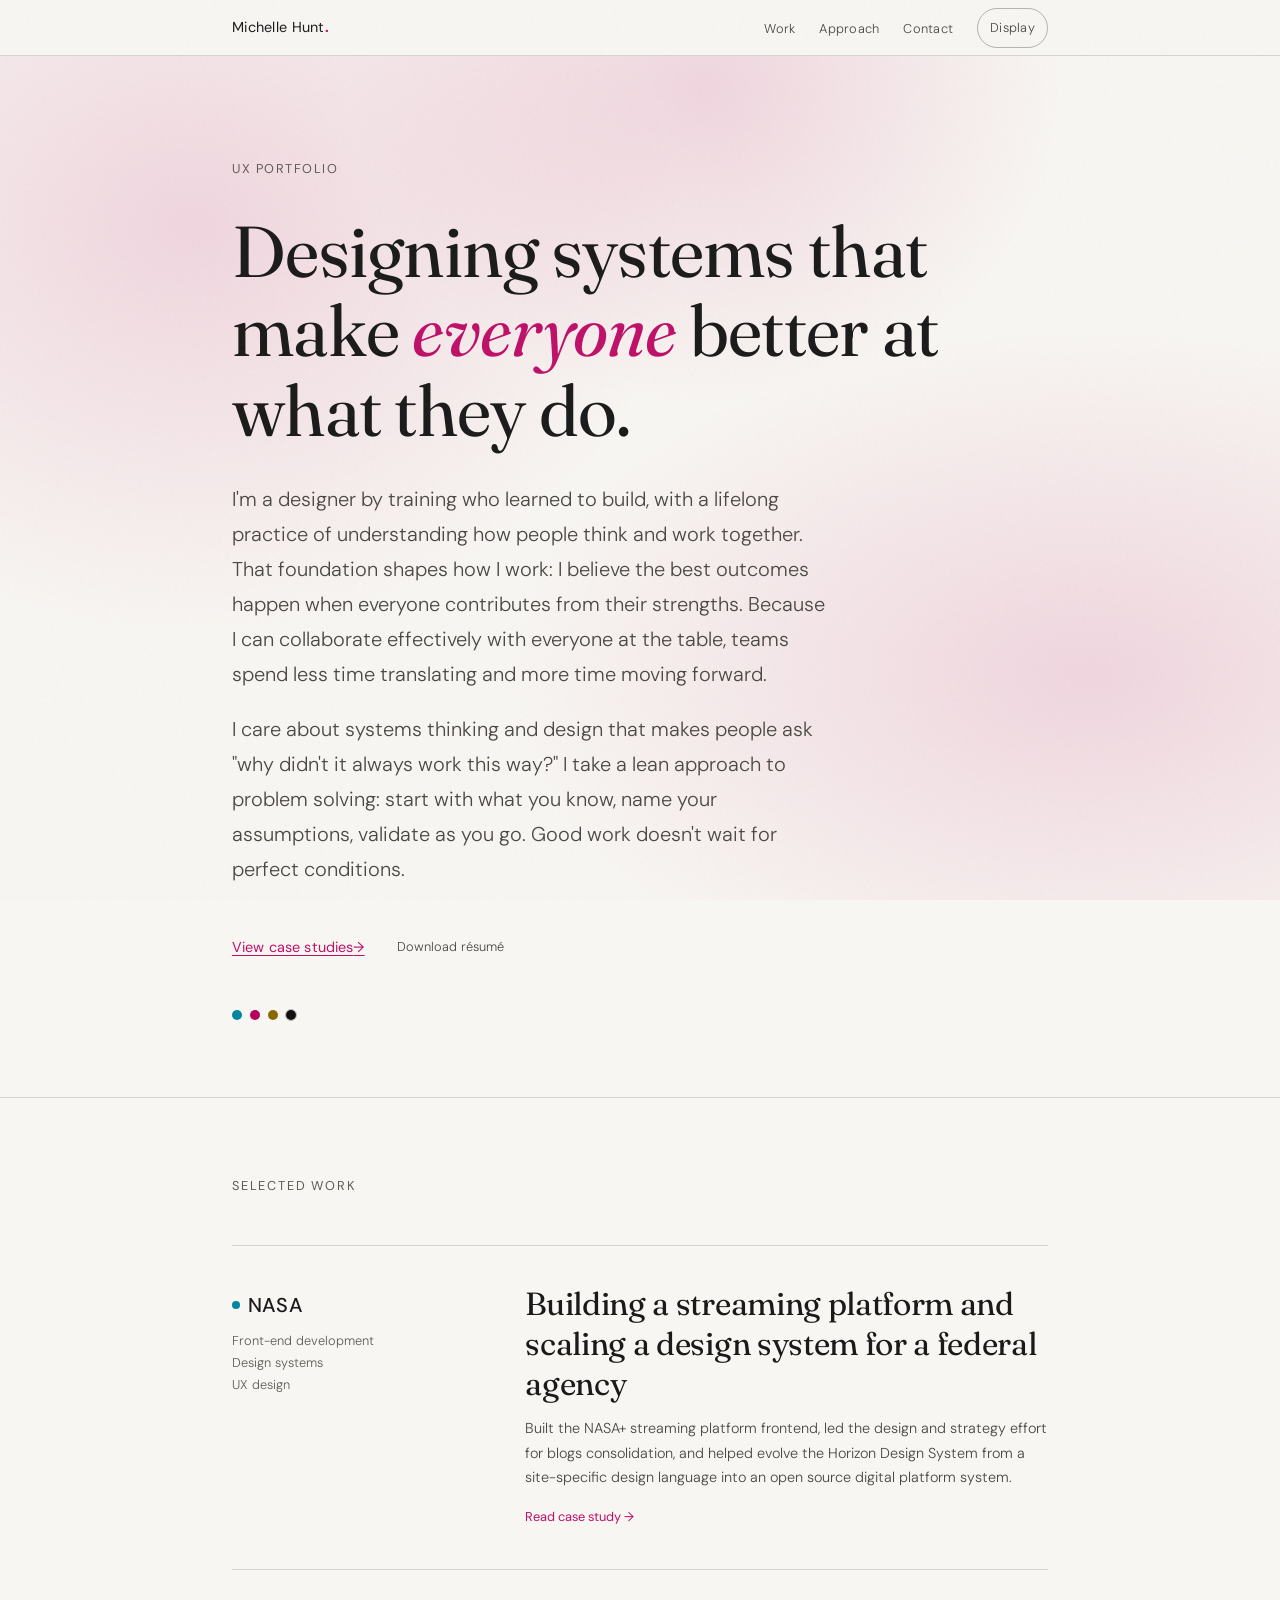
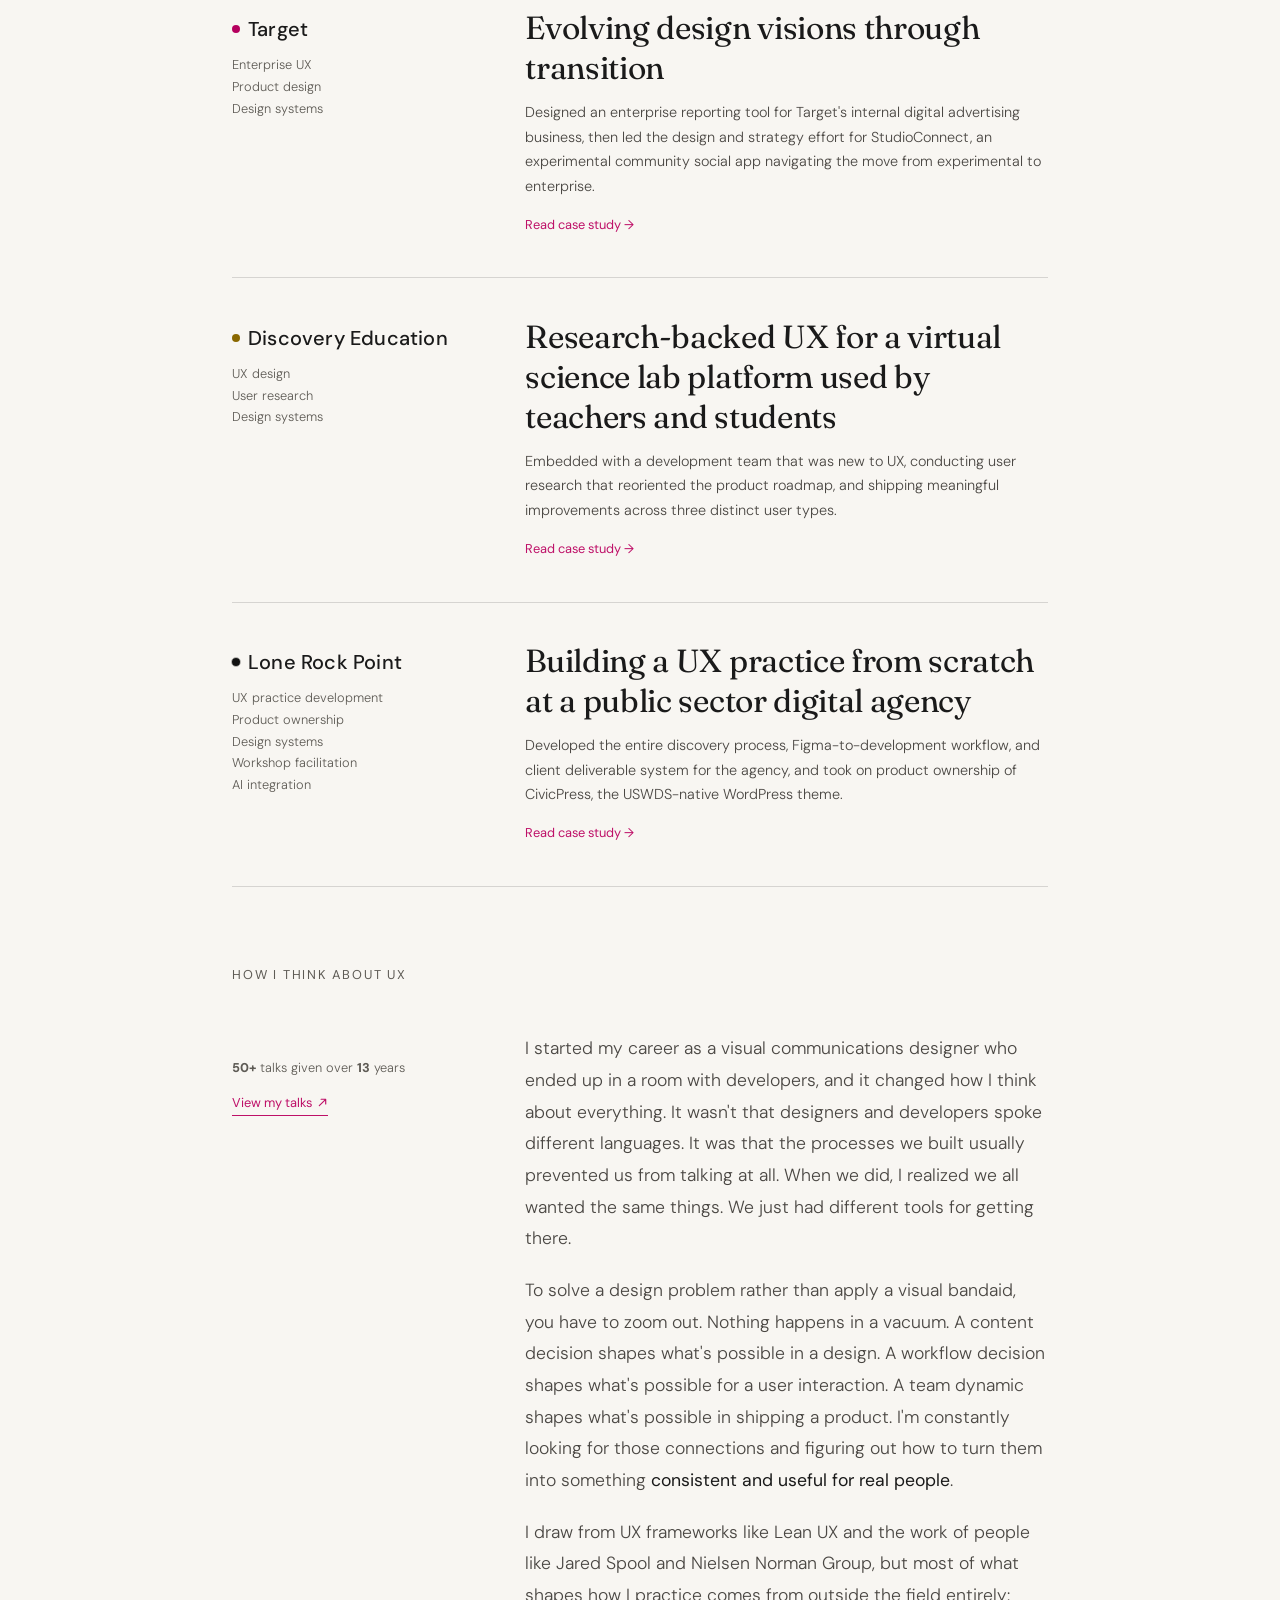
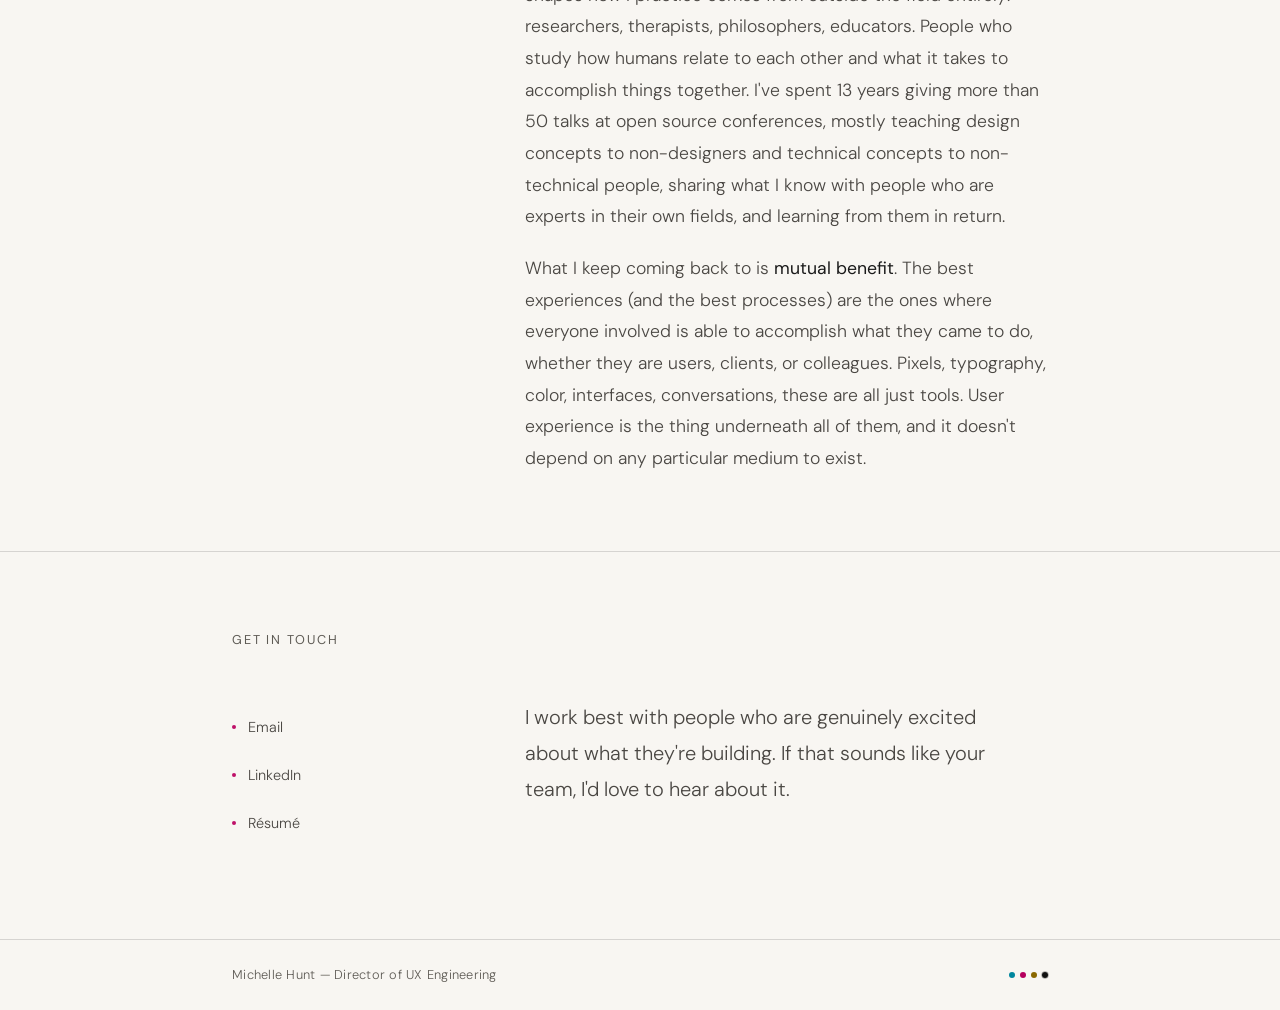
==== commit 352f9a53: "visual excitement and accessibility improvements" ====
--- a/index.html
+++ b/index.html
@@ -23,38 +23,46 @@
         <li><a href="#contact"    data-section="contact">Contact</a></li>
       </ul>
       <div class="nav-wrap">
-        <button class="nav-panel-btn menu-btn" id="menu-btn" onclick="togglePanel('menu-panel','menu-btn')" aria-expanded="false" aria-label="Menu">Menu</button>
-        <div class="nav-panel menu-panel" id="menu-panel" role="dialog" aria-label="Navigation">
+        <button class="nav-panel-btn menu-btn" id="menu-btn" onclick="togglePanel('menu-panel','menu-btn')" aria-expanded="false" aria-controls="menu-panel" aria-label="Menu">Menu</button>
+        <div class="nav-panel menu-panel" id="menu-panel" aria-label="Navigation">
           <a href="#work">Work</a>
           <a href="#philosophy">Approach</a>
           <a href="#contact">Contact</a>
         </div>
       </div>
       <div class="nav-wrap">
-        <button class="nav-panel-btn" id="a11y-btn" onclick="togglePanel('a11y-panel','a11y-btn')" aria-expanded="false" aria-label="Display settings">Display</button>
-        <div class="nav-panel" id="a11y-panel" role="dialog" aria-label="Display settings">
-          <div class="a11y-group">
-            <p class="a11y-group-label">Mode</p>
-            <div class="a11y-options">
-              <button class="a11y-btn" onclick="setTheme('light')"    id="btn-light">Light</button>
-              <button class="a11y-btn" onclick="setTheme('dark')"     id="btn-dark">Dark</button>
-              <button class="a11y-btn" onclick="setTheme('auto')"     id="btn-auto">Auto</button>
-            </div>
-          </div>
-          <div class="a11y-group">
-            <p class="a11y-group-label">Contrast</p>
-            <div class="a11y-options">
-              <button class="a11y-btn" onclick="setContrast('standard')" id="btn-standard">Standard</button>
-              <button class="a11y-btn" onclick="setContrast('high')"     id="btn-high">High (AAA)</button>
-            </div>
-          </div>
-          <div class="a11y-group">
-            <p class="a11y-group-label">Text size</p>
-            <div class="a11y-options">
-              <button class="a11y-btn" onclick="setSize('default')" id="btn-default">Default</button>
-              <button class="a11y-btn" onclick="setSize('large')"   id="btn-large">Large</button>
-            </div>
-          </div>
+        <button class="nav-panel-btn" id="a11y-btn" onclick="togglePanel('a11y-panel','a11y-btn')" aria-expanded="false" aria-controls="a11y-panel" aria-label="Display settings">Display</button>
+        <div class="nav-panel" id="a11y-panel" aria-label="Display settings">
+          <fieldset class="a11y-group">
+            <legend class="a11y-group-label">Mode</legend>
+            <div class="a11y-options">
+              <button class="a11y-btn" onclick="setTheme('light')"    id="btn-light"    aria-pressed="false">Light</button>
+              <button class="a11y-btn" onclick="setTheme('dark')"     id="btn-dark"     aria-pressed="false">Dark</button>
+              <button class="a11y-btn" onclick="setTheme('auto')"     id="btn-auto"     aria-pressed="false">Auto</button>
+            </div>
+          </fieldset>
+          <fieldset class="a11y-group">
+            <legend class="a11y-group-label">Contrast</legend>
+            <div class="a11y-options">
+              <button class="a11y-btn" onclick="setContrast('standard')" id="btn-standard" aria-pressed="false">Standard</button>
+              <button class="a11y-btn" onclick="setContrast('high')"     id="btn-high"     aria-pressed="false">High (AAA)</button>
+            </div>
+          </fieldset>
+          <fieldset class="a11y-group">
+            <legend class="a11y-group-label">Text size</legend>
+            <div class="a11y-options">
+              <button class="a11y-btn" onclick="setSize('default')" id="btn-default" aria-pressed="false">Default</button>
+              <button class="a11y-btn" onclick="setSize('large')"   id="btn-large"   aria-pressed="false">Large</button>
+            </div>
+          </fieldset>
+          <fieldset class="a11y-group">
+            <legend class="a11y-group-label">Animation</legend>
+            <div class="a11y-options">
+              <button class="a11y-btn" onclick="setAnimation('show')"   id="btn-anim-show"   aria-pressed="false">Show</button>
+              <button class="a11y-btn" onclick="setAnimation('reduce')" id="btn-anim-reduce" aria-pressed="false">Reduce</button>
+              <button class="a11y-btn" onclick="setAnimation('auto')"   id="btn-anim-auto"   aria-pressed="false">Auto</button>
+            </div>
+          </fieldset>
         </div>
       </div>
     </div>
@@ -72,9 +80,9 @@
       </div>
       <div class="hero-meta">
         <a href="#work" class="hero-cta">View case studies <span class="arrow">→</span></a>
-        <a href="Michelle_Schulp_Hunt_Resume_2026.pdf" class="hero-cta-secondary">Download résumé</a>
-      </div>
-      <div class="cmyk-dots">
+        <a href="Michelle_Schulp_Hunt_Resume_2026.pdf" class="hero-cta-secondary">Download résumé<span class="sr-only">(PDF)</span></a>
+      </div>
+      <div class="cmyk-dots" aria-hidden="true">
         <div class="cmyk-dot dot-nasa"      data-label="NASA"></div>
         <div class="cmyk-dot dot-target"    data-label="Target"></div>
         <div class="cmyk-dot dot-discovery" data-label="Discovery Education"></div>
@@ -83,9 +91,9 @@
     </div>
   </section>
 
-  <section id="work" class="home-section">
-    <div class="container">
-      <p class="section-label">Selected work</p>
+  <section id="work" class="home-section" aria-labelledby="section-label-work">
+    <div class="container">
+      <p class="section-label" id="section-label-work">Selected work</p>
       <div class="work-grid">
 
         <a class="case-study cs-nasa" href="nasa.html">
@@ -152,15 +160,16 @@
     </div>
   </section>
 
-  <section id="philosophy" class="home-section philosophy-section">
-    <div class="container">
-      <p class="section-label">How I think about UX</p>
+  <section id="philosophy" class="home-section philosophy-section" aria-labelledby="section-label-philosophy">
+    <div class="container">
+      <p class="section-label" id="section-label-philosophy">How I think about UX</p>
       <div class="philosophy-grid">
         <div>
           <div class="talks-stat">
             <p class="talks-stat-text"><strong>50+</strong> talks given over <strong>13</strong> years</p>
             <a href="https://mynameismichelle.com/talks/" class="talks-link" target="_blank" rel="noopener noreferrer">
               View my talks
+              <span class="sr-only">(opens in new tab)</span>
               <svg viewBox="0 0 12 12" fill="none" xmlns="http://www.w3.org/2000/svg" aria-hidden="true">
                 <path d="M2.5 9.5L9.5 2.5M9.5 2.5H4.5M9.5 2.5V7.5" stroke="currentColor" stroke-width="1.25" stroke-linecap="round" stroke-linejoin="round"/>
               </svg>
@@ -177,14 +186,14 @@
     </div>
   </section>
 
-  <section id="contact" class="home-section contact-section">
-    <div class="container">
-      <p class="section-label">Get in touch</p>
+  <section id="contact" class="home-section contact-section" aria-labelledby="section-label-contact">
+    <div class="container">
+      <p class="section-label" id="section-label-contact">Get in touch</p>
       <div class="contact-inner">
         <div class="contact-links">
-          <a href="mailto:michelle@marktimemedia.com" class="contact-link"><span class="contact-link-dot"></span>Email</a>
-          <a href="https://linkedin.com/in/michelleschulphunt" class="contact-link" target="_blank"><span class="contact-link-dot"></span>LinkedIn</a>
-          <a href="Michelle_Schulp_Hunt_Resume_2026.pdf" class="contact-link" target="_blank" rel="noopener noreferrer"><span class="contact-link-dot"></span>Résumé</a>
+          <a href="mailto:michelle@marktimemedia.com" class="contact-link"><span class="contact-link-dot" aria-hidden="true"></span>Email</a>
+          <a href="https://linkedin.com/in/michelleschulphunt" class="contact-link" target="_blank" rel="noopener noreferrer"><span class="contact-link-dot" aria-hidden="true"></span>LinkedIn<span class="sr-only">(opens in new tab)</span></a>
+          <a href="Michelle_Schulp_Hunt_Resume_2026.pdf" class="contact-link" target="_blank" rel="noopener noreferrer"><span class="contact-link-dot" aria-hidden="true"></span>Résumé<span class="sr-only">(PDF, opens in new tab)</span></a>
         </div>
         <p class="contact-body">I work best with people who are genuinely excited about what they're building. If that sounds like your team, I'd love to hear about it.</p>
       </div>
@@ -195,7 +204,7 @@
 <footer class="site-footer">
   <div class="container">
     <span class="footer-left">Michelle Hunt — Director of UX Engineering</span>
-    <div class="footer-cmyk">
+    <div class="footer-cmyk" aria-hidden="true">
       <span class="dot-nasa"></span>
       <span class="dot-target"></span>
       <span class="dot-discovery"></span>
--- a/styles.css
+++ b/styles.css
@@ -118,6 +118,31 @@
 }
 
 /* ============================================================
+   HERO BLOB — registered properties for animatable gradient positions
+   ============================================================ */
+@property --bx1 { syntax: '<percentage>'; inherits: false; initial-value: 15%; }
+@property --by1 { syntax: '<percentage>'; inherits: false; initial-value: 25%; }
+@property --bx2 { syntax: '<percentage>'; inherits: false; initial-value: 85%; }
+@property --by2 { syntax: '<percentage>'; inherits: false; initial-value: 75%; }
+@property --bx3 { syntax: '<percentage>'; inherits: false; initial-value: 55%; }
+@property --by3 { syntax: '<percentage>'; inherits: false; initial-value: 10%; }
+
+/* ============================================================
+   SCREEN-READER ONLY UTILITY
+   ============================================================ */
+.sr-only {
+  position: absolute;
+  width: 1px;
+  height: 1px;
+  padding: 0;
+  margin: -1px;
+  overflow: hidden;
+  clip: rect(0, 0, 0, 0);
+  white-space: nowrap;
+  border-width: 0;
+}
+
+/* ============================================================
    SKIP LINK
    ============================================================ */
 .skip-link {
@@ -147,7 +172,17 @@
    RESET & BASE
    ============================================================ */
 *, *::before, *::after { box-sizing: border-box; margin: 0; padding: 0; }
-html { scroll-behavior: smooth; }
+
+@media (prefers-reduced-motion: no-preference) {
+  :root:not([data-motion="off"]) { scroll-behavior: smooth; }
+}
+[data-motion="on"] { scroll-behavior: smooth; }
+
+/* Match body background so the html layer never shows white during transitions */
+html {
+  background: var(--bg);
+  transition: background 0.3s;
+}
 
 body {
   font-family: 'DM Sans', sans-serif;
@@ -187,8 +222,8 @@
    ============================================================ */
 @view-transition { navigation: auto; }
 
-::view-transition-old(root) { animation: 200ms ease both vt-out; }
-::view-transition-new(root) { animation: 280ms ease both vt-in; }
+::view-transition-old(root) { animation: 220ms ease both vt-out; }
+::view-transition-new(root) { animation: 220ms ease both vt-in; }
 
 @keyframes vt-out {
   from { opacity: 1; }
@@ -304,9 +339,11 @@
   white-space: nowrap;
 }
 
-.nav-panel-btn:hover {
+.nav-panel-btn:hover,
+.nav-panel-btn[aria-expanded="true"] {
   color: var(--accent);
   border-color: var(--accent);
+  background: var(--accent-dim);
 }
 .nav-panel-btn:focus-visible {
   color: var(--accent);
@@ -356,7 +393,12 @@
 }
 .menu-panel a.active { color: var(--accent); }
 
-.a11y-group { margin-bottom: 0.75rem; }
+.a11y-group {
+  margin-bottom: 0.75rem;
+  border: none;
+  padding: 0;
+  min-inline-size: 0;
+}
 .a11y-group:last-child { margin-bottom: 0; }
 
 .a11y-group-label {
@@ -422,6 +464,24 @@
 .home-hero {
   padding: clamp(4rem, 8vw, 7rem) 0 clamp(3rem, 6vw, 5rem);
   border-bottom: 0.5px solid var(--border);
+  position: relative;
+  isolation: isolate;
+}
+
+.home-hero::after {
+  content: '';
+  position: absolute;
+  inset: 0;
+  z-index: -1;
+  pointer-events: none;
+  --bx1: 15%; --by1: 25%;
+  --bx2: 85%; --by2: 75%;
+  --bx3: 55%; --by3: 10%;
+  background:
+    radial-gradient(ellipse 55% 65% at var(--bx1) var(--by1), color-mix(in srgb, var(--accent) 14%, transparent) 0%, transparent 70%),
+    radial-gradient(ellipse 65% 55% at var(--bx2) var(--by2), color-mix(in srgb, var(--accent) 14%, transparent) 0%, transparent 70%),
+    radial-gradient(ellipse 40% 50% at var(--bx3) var(--by3), color-mix(in srgb, var(--accent) 14%, transparent) 0%, transparent 70%);
+  background-attachment: fixed;
 }
 
 .hero-label {
@@ -856,6 +916,23 @@
   padding: clamp(3rem, 6vw, 5rem) 0 clamp(2.5rem, 5vw, 4rem);
   border-bottom: 0.5px solid var(--border);
   position: relative;
+  isolation: isolate;
+}
+
+.cs-hero::after {
+  content: '';
+  position: absolute;
+  inset: 0;
+  z-index: -1;
+  pointer-events: none;
+  --bx1: 15%; --by1: 25%;
+  --bx2: 85%; --by2: 75%;
+  --bx3: 55%; --by3: 10%;
+  background:
+    radial-gradient(ellipse 55% 65% at var(--bx1) var(--by1), color-mix(in srgb, var(--c-page) 14%, transparent) 0%, transparent 70%),
+    radial-gradient(ellipse 65% 55% at var(--bx2) var(--by2), color-mix(in srgb, var(--c-page) 14%, transparent) 0%, transparent 70%),
+    radial-gradient(ellipse 40% 50% at var(--bx3) var(--by3), color-mix(in srgb, var(--c-page) 14%, transparent) 0%, transparent 70%);
+  background-attachment: fixed;
 }
 .cs-hero-line {
   position: absolute;
@@ -1074,6 +1151,84 @@
 @keyframes fadeUp {
   from { opacity: 0; transform: translateY(12px); }
   to   { opacity: 1; transform: translateY(0); }
+}
+
+@keyframes heroBlobs {
+  0%, 100% {
+    --bx1:  8%; --by1: 20%;
+    --bx2: 92%; --by2: 80%;
+    --bx3: 50%; --by3:  5%;
+  }
+  25% {
+    --bx1: 12%; --by1: 82%;
+    --bx2: 85%; --by2: 12%;
+    --bx3: 72%; --by3: 55%;
+  }
+  50% {
+    --bx1: 88%; --by1: 30%;
+    --bx2: 10%; --by2: 65%;
+    --bx3: 30%; --by3: 90%;
+  }
+  75% {
+    --bx1: 70%; --by1: 90%;
+    --bx2: 25%; --by2: 10%;
+    --bx3: 15%; --by3: 45%;
+  }
+}
+
+/* Hero blob: on when OS allows and not explicitly off */
+@media (prefers-reduced-motion: no-preference) {
+  :root:not([data-motion="off"]) .home-hero::after,
+  :root:not([data-motion="off"]) .cs-hero::after {
+    animation: heroBlobs 22s ease-in-out infinite;
+  }
+}
+/* Hero blob: force on even when OS reduces motion */
+[data-motion="on"] .home-hero::after,
+[data-motion="on"] .cs-hero::after {
+  animation: heroBlobs 22s ease-in-out infinite;
+}
+
+/* ---- Reduce motion: OS setting (unless explicitly overridden to "show") ---- */
+@media (prefers-reduced-motion: reduce) {
+  :root:not([data-motion="on"]) .hero-label,
+  :root:not([data-motion="on"]) .hero-title,
+  :root:not([data-motion="on"]) .hero-body,
+  :root:not([data-motion="on"]) .hero-meta,
+  :root:not([data-motion="on"]) .cmyk-dots {
+    opacity: 1;
+    animation: none;
+  }
+
+  /* view-transition is also controlled by the JS-injected <style id="vt-pref"> */
+  @view-transition { navigation: none; }
+  ::view-transition-old(root),
+  ::view-transition-new(root) { animation: none; }
+
+  :root:not([data-motion="on"]) *,
+  :root:not([data-motion="on"]) *::before,
+  :root:not([data-motion="on"]) *::after {
+    animation-duration: 0.01ms !important;
+    animation-iteration-count: 1 !important;
+    transition-duration: 0.01ms !important;
+  }
+}
+
+/* ---- Reduce motion: explicit user choice ("Reduce") ---- */
+[data-motion="off"] .hero-label,
+[data-motion="off"] .hero-title,
+[data-motion="off"] .hero-body,
+[data-motion="off"] .hero-meta,
+[data-motion="off"] .cmyk-dots {
+  opacity: 1;
+  animation: none;
+}
+[data-motion="off"] *,
+[data-motion="off"] *::before,
+[data-motion="off"] *::after {
+  animation-duration: 0.01ms !important;
+  animation-iteration-count: 1 !important;
+  transition-duration: 0.01ms !important;
 }
 
 /* ============================================================
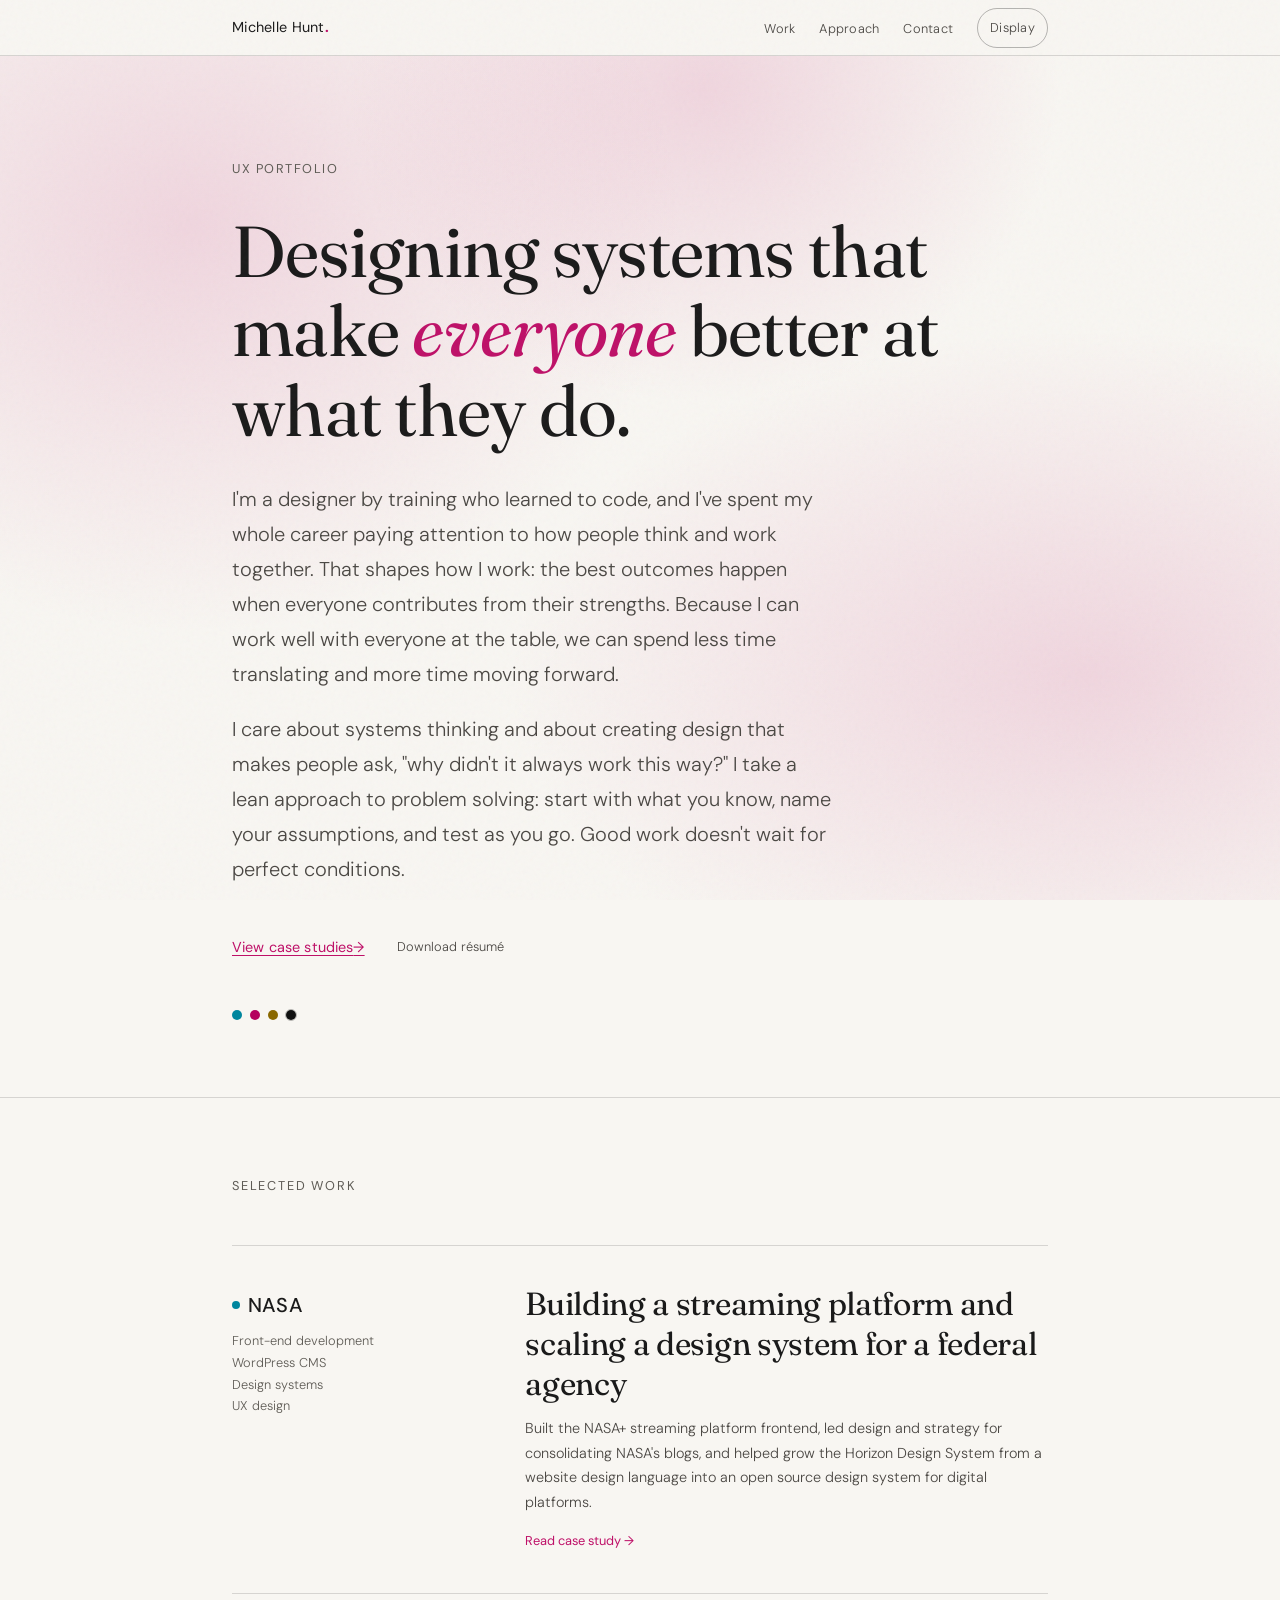
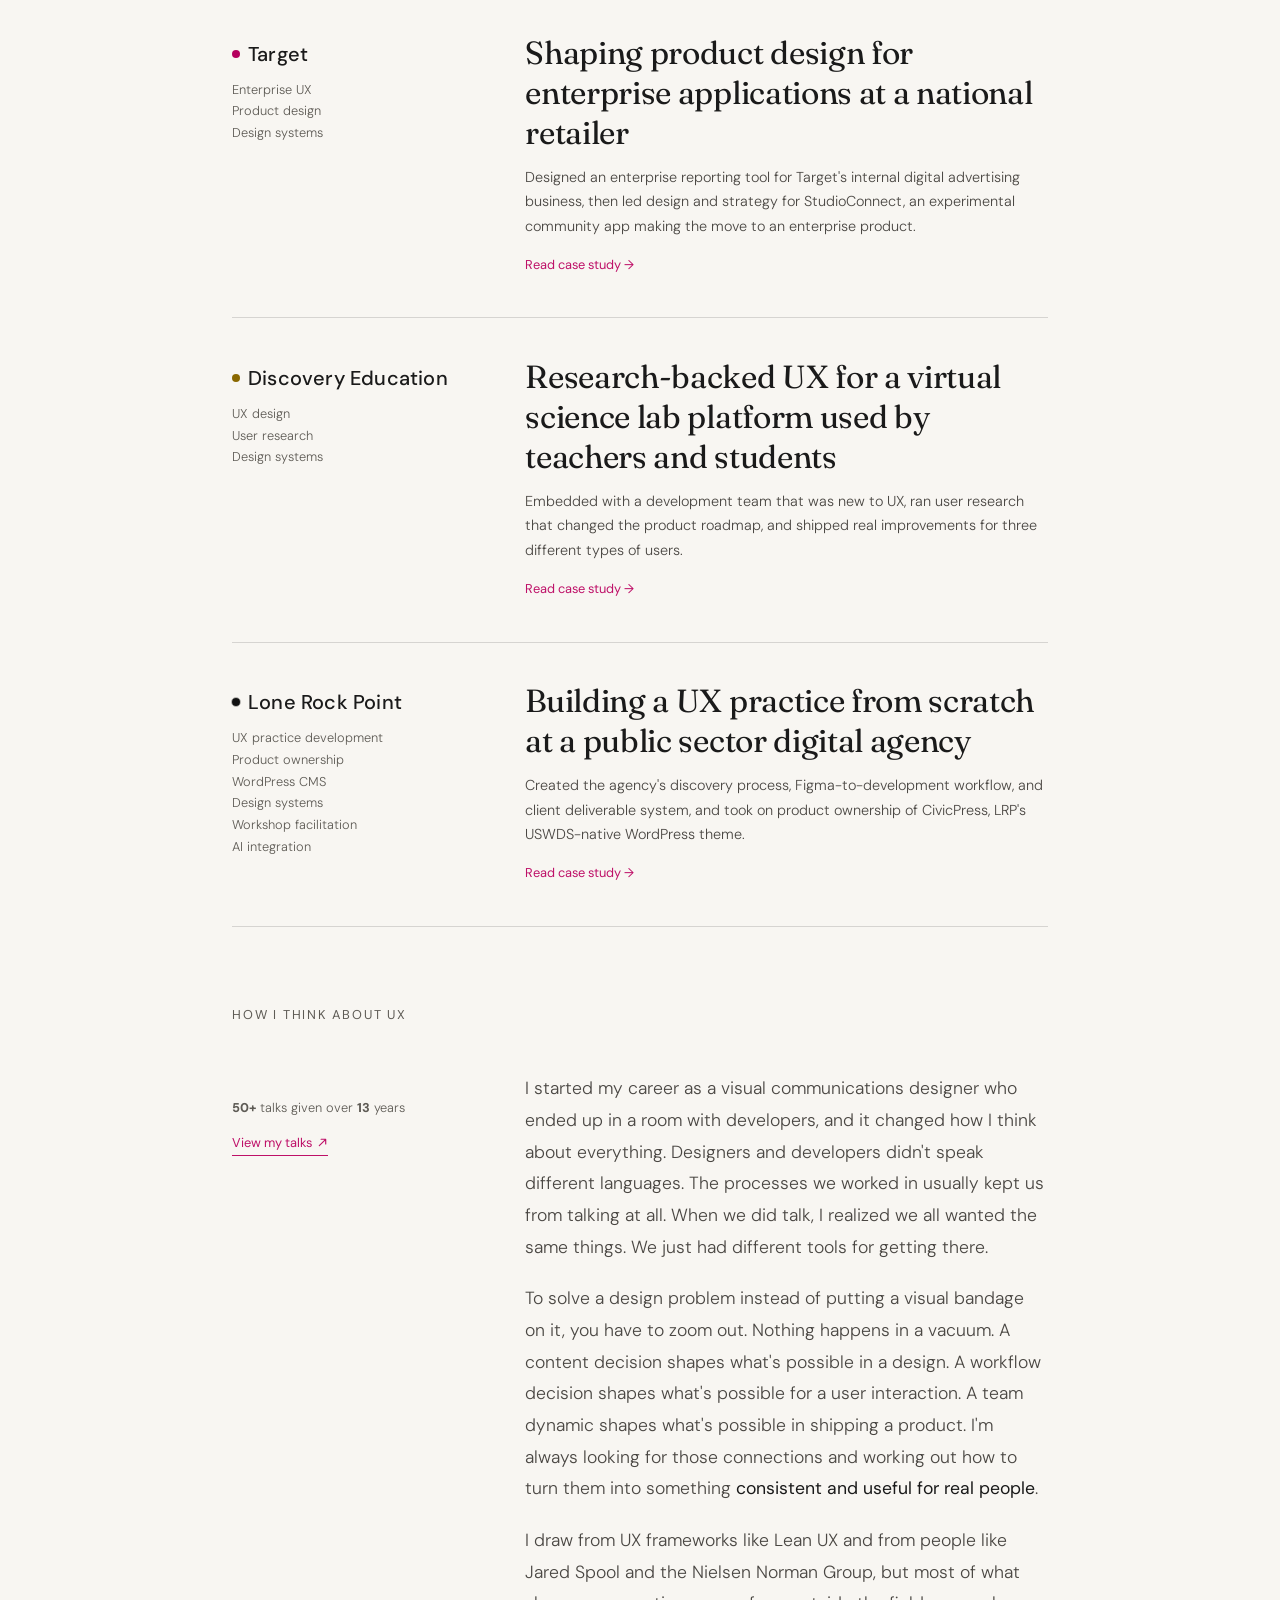
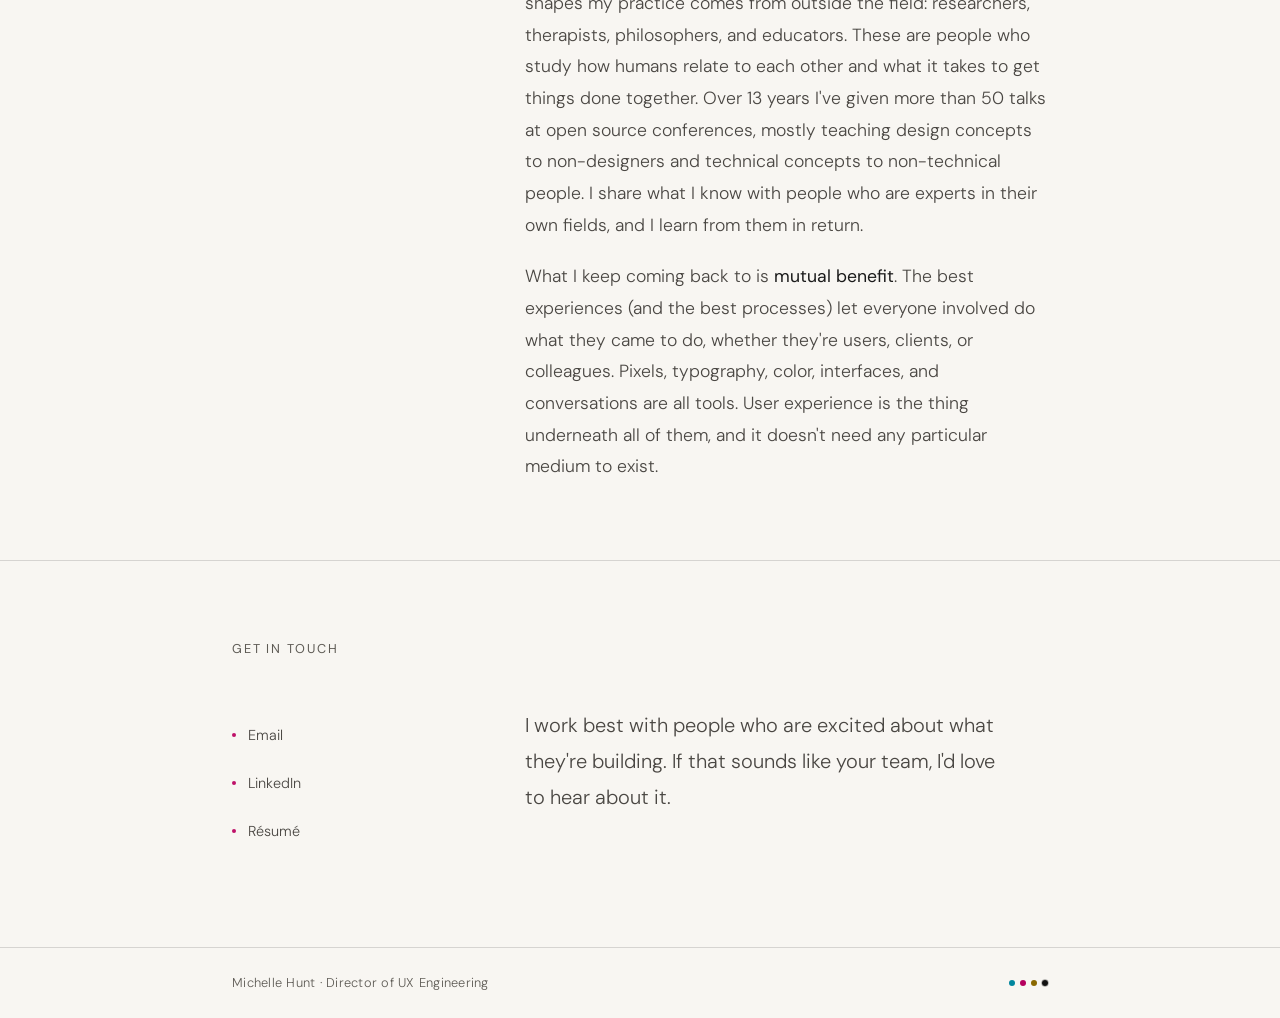
==== commit 1de3b03e: "copy edits across site, civicpress demos, work subnav - rewrite copy for voice, remove em dashes - n" ====
--- a/index.html
+++ b/index.html
@@ -2,8 +2,9 @@
 <html lang="en" data-theme="auto" data-contrast="standard" data-size="default">
 <head>
 <meta charset="UTF-8">
+  <link rel="icon" type="image/svg+xml" href="favicon.svg">
 <meta name="viewport" content="width=device-width, initial-scale=1.0">
-<title>Michelle Hunt — UX Portfolio</title>
+<title>Michelle Hunt · UX Portfolio</title>
 <link rel="preconnect" href="https://fonts.googleapis.com">
 <link rel="preconnect" href="https://fonts.gstatic.com" crossorigin>
 <link href="https://fonts.googleapis.com/css2?family=DM+Sans:ital,opsz,wght@0,9..40,200;0,9..40,300;0,9..40,400;0,9..40,500;1,9..40,200;1,9..40,300&family=Fraunces:ital,opsz,wght@0,9..144,300;0,9..144,400;1,9..144,300;1,9..144,400&display=swap" rel="stylesheet">
@@ -75,18 +76,18 @@
       <p class="hero-label">UX Portfolio</p>
       <h1 class="hero-title">Designing systems that make <em>everyone</em> better at what they do.</h1>
       <div class="hero-body">
-        <p>I'm a designer by training who learned to build, with a lifelong practice of understanding how people think and work together. That foundation shapes how I work: I believe the best outcomes happen when everyone contributes from their strengths. Because I can collaborate effectively with everyone at the table, teams spend less time translating and more time moving forward.</p>
-        <p>I care about systems thinking and design that makes people ask "why didn't it always work this way?" I take a lean approach to problem solving: start with what you know, name your assumptions, validate as you go. Good work doesn't wait for perfect conditions.</p>
+        <p>I'm a designer by training who learned to code, and I've spent my whole career paying attention to how people think and work together. That shapes how I work: the best outcomes happen when everyone contributes from their strengths. Because I can work well with everyone at the table, we can spend less time translating and more time moving forward.</p>
+        <p>I care about systems thinking and about creating design that makes people ask, "why didn't it always work this way?" I take a lean approach to problem solving: start with what you know, name your assumptions, and test as you go. Good work doesn't wait for perfect conditions.</p>
       </div>
       <div class="hero-meta">
         <a href="#work" class="hero-cta">View case studies <span class="arrow">→</span></a>
         <a href="Michelle_Schulp_Hunt_Resume_2026.pdf" class="hero-cta-secondary">Download résumé<span class="sr-only">(PDF)</span></a>
       </div>
-      <div class="cmyk-dots" aria-hidden="true">
-        <div class="cmyk-dot dot-nasa"      data-label="NASA"></div>
-        <div class="cmyk-dot dot-target"    data-label="Target"></div>
-        <div class="cmyk-dot dot-discovery" data-label="Discovery Education"></div>
-        <div class="cmyk-dot dot-lrp"       data-label="Lone Rock Point"></div>
+      <div class="cmyk-dots">
+        <a class="cmyk-dot dot-nasa"      href="#cs-nasa"      data-label="NASA"                aria-label="Jump to NASA"></a>
+        <a class="cmyk-dot dot-target"    href="#cs-target"    data-label="Target"              aria-label="Jump to Target"></a>
+        <a class="cmyk-dot dot-discovery" href="#cs-discovery" data-label="Discovery Education" aria-label="Jump to Discovery Education"></a>
+        <a class="cmyk-dot dot-lrp"       href="#cs-lrp"       data-label="Lone Rock Point"     aria-label="Jump to Lone Rock Point"></a>
       </div>
     </div>
   </section>
@@ -96,22 +97,22 @@
       <p class="section-label" id="section-label-work">Selected work</p>
       <div class="work-grid">
 
-        <a class="case-study cs-nasa" href="nasa.html">
+        <a class="case-study cs-nasa" href="nasa.html" id="cs-nasa">
           <div class="case-study-meta">
             <div class="case-study-client-wrap">
               <span class="case-study-dot"></span>
               <span class="case-study-client">NASA</span>
             </div>
-            <p class="case-study-tags">Front-end development<br>Design systems<br>UX design</p>
+            <p class="case-study-tags">Front-end development<br>WordPress CMS<br>Design systems<br>UX design</p>
           </div>
           <div class="case-study-content">
             <h2 class="case-study-title">Building a streaming platform and scaling a design system for a federal agency</h2>
-            <p class="case-study-desc">Built the NASA+ streaming platform frontend, led the design and strategy effort for blogs consolidation, and helped evolve the Horizon Design System from a site-specific design language into an open source digital platform system.</p>
-            <span class="case-study-arrow">Read case study →</span>
-          </div>
-        </a>
-
-        <a class="case-study cs-target" href="target.html">
+            <p class="case-study-desc">Built the NASA+ streaming platform frontend, led design and strategy for consolidating NASA's blogs, and helped grow the Horizon Design System from a website design language into an open source design system for digital platforms.</p>
+            <span class="case-study-arrow">Read case study →</span>
+          </div>
+        </a>
+
+        <a class="case-study cs-target" href="target.html" id="cs-target">
           <div class="case-study-meta">
             <div class="case-study-client-wrap">
               <span class="case-study-dot"></span>
@@ -120,13 +121,13 @@
             <p class="case-study-tags">Enterprise UX<br>Product design<br>Design systems</p>
           </div>
           <div class="case-study-content">
-            <h2 class="case-study-title">Evolving design visions through transition</h2>
-            <p class="case-study-desc">Designed an enterprise reporting tool for Target's internal digital advertising business, then led the design and strategy effort for StudioConnect, an experimental community social app navigating the move from experimental to enterprise.</p>
-            <span class="case-study-arrow">Read case study →</span>
-          </div>
-        </a>
-
-        <a class="case-study cs-discovery" href="discovery-education.html">
+            <h2 class="case-study-title">Shaping product design for enterprise applications at a national retailer</h2>
+            <p class="case-study-desc">Designed an enterprise reporting tool for Target's internal digital advertising business, then led design and strategy for StudioConnect, an experimental community app making the move to an enterprise product.</p>
+            <span class="case-study-arrow">Read case study →</span>
+          </div>
+        </a>
+
+        <a class="case-study cs-discovery" href="discovery-education.html" id="cs-discovery">
           <div class="case-study-meta">
             <div class="case-study-client-wrap">
               <span class="case-study-dot"></span>
@@ -136,22 +137,22 @@
           </div>
           <div class="case-study-content">
             <h2 class="case-study-title">Research-backed UX for a virtual science lab platform used by teachers and students</h2>
-            <p class="case-study-desc">Embedded with a development team that was new to UX, conducting user research that reoriented the product roadmap, and shipping meaningful improvements across three distinct user types.</p>
-            <span class="case-study-arrow">Read case study →</span>
-          </div>
-        </a>
-
-        <a class="case-study cs-lrp" href="lone-rock-point.html">
+            <p class="case-study-desc">Embedded with a development team that was new to UX, ran user research that changed the product roadmap, and shipped real improvements for three different types of users.</p>
+            <span class="case-study-arrow">Read case study →</span>
+          </div>
+        </a>
+
+        <a class="case-study cs-lrp" href="lone-rock-point.html" id="cs-lrp">
           <div class="case-study-meta">
             <div class="case-study-client-wrap">
               <span class="case-study-dot"></span>
               <span class="case-study-client">Lone Rock Point</span>
             </div>
-            <p class="case-study-tags">UX practice development<br>Product ownership<br>Design systems<br>Workshop facilitation<br>AI integration</p>
+            <p class="case-study-tags">UX practice development<br>Product ownership<br>WordPress CMS<br>Design systems<br>Workshop facilitation<br>AI integration</p>
           </div>
           <div class="case-study-content">
             <h2 class="case-study-title">Building a UX practice from scratch at a public sector digital agency</h2>
-            <p class="case-study-desc">Developed the entire discovery process, Figma-to-development workflow, and client deliverable system for the agency, and took on product ownership of CivicPress, the USWDS-native WordPress theme.</p>
+            <p class="case-study-desc">Created the agency's discovery process, Figma-to-development workflow, and client deliverable system, and took on product ownership of CivicPress, LRP's USWDS-native WordPress theme.</p>
             <span class="case-study-arrow">Read case study →</span>
           </div>
         </a>
@@ -177,10 +178,10 @@
           </div>
         </div>
         <div class="philosophy-body">
-          <p>I started my career as a visual communications designer who ended up in a room with developers, and it changed how I think about everything. It wasn't that designers and developers spoke different languages. It was that the processes we built usually prevented us from talking at all. When we did, I realized we all wanted the same things. We just had different tools for getting there.</p>
-          <p>To solve a design problem rather than apply a visual bandaid, you have to zoom out. Nothing happens in a vacuum. A content decision shapes what's possible in a design. A workflow decision shapes what's possible for a user interaction. A team dynamic shapes what's possible in shipping a product. I'm constantly looking for those connections and figuring out how to turn them into something <strong>consistent and useful for real people</strong>.</p>
-          <p>I draw from UX frameworks like Lean UX and the work of people like Jared Spool and Nielsen Norman Group, but most of what shapes how I practice comes from outside the field entirely: researchers, therapists, philosophers, educators. People who study how humans relate to each other and what it takes to accomplish things together. I've spent 13 years giving more than 50 talks at open source conferences, mostly teaching design concepts to non-designers and technical concepts to non-technical people, sharing what I know with people who are experts in their own fields, and learning from them in return.</p>
-          <p>What I keep coming back to is <strong>mutual benefit</strong>. The best experiences (and the best processes) are the ones where everyone involved is able to accomplish what they came to do, whether they are users, clients, or colleagues. Pixels, typography, color, interfaces, conversations, these are all just tools. User experience is the thing underneath all of them, and it doesn't depend on any particular medium to exist.</p>
+          <p>I started my career as a visual communications designer who ended up in a room with developers, and it changed how I think about everything. Designers and developers didn't speak different languages. The processes we worked in usually kept us from talking at all. When we did talk, I realized we all wanted the same things. We just had different tools for getting there.</p>
+          <p>To solve a design problem instead of putting a visual bandage on it, you have to zoom out. Nothing happens in a vacuum. A content decision shapes what's possible in a design. A workflow decision shapes what's possible for a user interaction. A team dynamic shapes what's possible in shipping a product. I'm always looking for those connections and working out how to turn them into something <strong>consistent and useful for real people</strong>.</p>
+          <p>I draw from UX frameworks like Lean UX and from people like Jared Spool and the Nielsen Norman Group, but most of what shapes my practice comes from outside the field: researchers, therapists, philosophers, and educators. These are people who study how humans relate to each other and what it takes to get things done together. Over 13 years I've given more than 50 talks at open source conferences, mostly teaching design concepts to non-designers and technical concepts to non-technical people. I share what I know with people who are experts in their own fields, and I learn from them in return.</p>
+          <p>What I keep coming back to is <strong>mutual benefit</strong>. The best experiences (and the best processes) let everyone involved do what they came to do, whether they're users, clients, or colleagues. Pixels, typography, color, interfaces, and conversations are all tools. User experience is the thing underneath all of them, and it doesn't need any particular medium to exist.</p>
         </div>
       </div>
     </div>
@@ -195,7 +196,7 @@
           <a href="https://linkedin.com/in/michelleschulphunt" class="contact-link" target="_blank" rel="noopener noreferrer"><span class="contact-link-dot" aria-hidden="true"></span>LinkedIn<span class="sr-only">(opens in new tab)</span></a>
           <a href="Michelle_Schulp_Hunt_Resume_2026.pdf" class="contact-link" target="_blank" rel="noopener noreferrer"><span class="contact-link-dot" aria-hidden="true"></span>Résumé<span class="sr-only">(PDF, opens in new tab)</span></a>
         </div>
-        <p class="contact-body">I work best with people who are genuinely excited about what they're building. If that sounds like your team, I'd love to hear about it.</p>
+        <p class="contact-body">I work best with people who are excited about what they're building. If that sounds like your team, I'd love to hear about it.</p>
       </div>
     </div>
   </section>
@@ -203,7 +204,7 @@
 
 <footer class="site-footer">
   <div class="container">
-    <span class="footer-left">Michelle Hunt — Director of UX Engineering</span>
+    <span class="footer-left">Michelle Hunt · Director of UX Engineering</span>
     <div class="footer-cmyk" aria-hidden="true">
       <span class="dot-nasa"></span>
       <span class="dot-target"></span>
--- a/styles.css
+++ b/styles.css
@@ -586,11 +586,18 @@
   width: 10px;
   height: 10px;
   border-radius: 50%;
+  display: block;
   position: relative;
-  cursor: default;
+  cursor: pointer;
   transition: transform 0.2s;
+  text-decoration: none;
 }
 .cmyk-dot:hover { transform: scale(1.5); }
+.cmyk-dot:focus-visible {
+  outline: 2px solid var(--accent);
+  outline-offset: 3px;
+  transform: scale(1.5);
+}
 .cmyk-dot::after {
   content: attr(data-label);
   position: absolute;
@@ -609,7 +616,8 @@
   transition: opacity 0.2s;
   pointer-events: none;
 }
-.cmyk-dot:hover::after { opacity: 1; }
+.cmyk-dot:hover::after,
+.cmyk-dot:focus-visible::after { opacity: 1; }
 
 .dot-nasa      { background: var(--c-nasa); }
 .dot-target    { background: var(--c-target); }
@@ -1058,6 +1066,15 @@
   padding-left: calc(1rem - 2px);
 }
 
+.sidebar-subnav { display: none; list-style: none; margin: 0.35rem 0 0.15rem; padding-left: 0.75rem; }
+.sidebar-subnav.open { display: block; animation: subnavIn 0.25s ease; }
+.sidebar-subnav li + li { margin-top: 0.2rem; }
+.sidebar-nav .sidebar-subnav a { font-size: calc(var(--fluid-xs) * 0.94); line-height: 1.35; padding: 0.1rem 0; }
+.sidebar-nav .sidebar-subnav a.active { border-left: none; margin-left: 0; padding-left: 0; font-weight: 400; }
+@keyframes subnavIn { from { opacity: 0; transform: translateY(-3px); } to { opacity: 1; transform: none; } }
+[data-motion="off"] .sidebar-subnav.open { animation: none; }
+@media (prefers-reduced-motion: reduce) { :root:not([data-motion="on"]) .sidebar-subnav.open { animation: none; } }
+
 /* CASE CONTENT */
 .case-section {
   padding-bottom: clamp(2.5rem, 5vw, 4rem);
@@ -1095,6 +1112,11 @@
 }
 .case-content p:last-child { margin-bottom: 0; }
 .case-content a { color: var(--accent); text-decoration: underline; text-underline-offset: 3px; }
+.case-content code { font-family: 'SF Mono', 'Fira Code', 'Cascadia Code', Consolas, monospace; font-size: 0.82em; background: #ededf4; color: #1e1e2e; padding: 0.15em 0.45em; border-radius: 4px; white-space: nowrap; }
+@media (prefers-color-scheme: dark) {
+  :root:not([data-theme="light"]) .case-content code { background: #1e1e2e; color: #f0f0ff; }
+}
+[data-theme="dark"] .case-content code { background: #1e1e2e; color: #f0f0ff; }
 .case-content a:hover { text-decoration: none; opacity: 0.8; }
 .case-content a:focus-visible {
   outline: 2px solid var(--accent);
@@ -1244,3 +1266,86 @@
   .philosophy-grid { grid-template-columns: 1fr; }
   .contact-inner { grid-template-columns: 1fr; }
 }
+
+/* ============================================================
+   EXAMPLE FIGURES — "view full screen" button + modal
+   ============================================================ */
+.ex-fullscreen-btn {
+  display: flex;
+  align-items: center;
+  gap: 7px;
+  margin: 0 0 0.65rem auto;
+  padding: 7px 13px;
+  border: 1px solid var(--border);
+  border-radius: 7px;
+  background: transparent;
+  cursor: pointer;
+  font-family: inherit;
+  font-size: 0.8rem;
+  font-weight: 500;
+  letter-spacing: 0.01em;
+  color: var(--text-secondary);
+  transition: color 0.15s ease, border-color 0.15s ease;
+}
+.ex-fullscreen-btn + figure { margin-top: 0; }
+.ex-fullscreen-btn:hover { color: var(--c-page); border-color: var(--c-page); }
+.ex-fullscreen-btn:focus-visible { outline: 2px solid var(--c-page); outline-offset: 2px; }
+.ex-fullscreen-btn svg { flex: none; }
+
+body.ex-modal-open { overflow: hidden; }
+
+.ex-modal {
+  position: fixed;
+  inset: 0;
+  z-index: 9999;
+  display: flex;
+  align-items: center;
+  justify-content: center;
+  padding: clamp(14px, 3vw, 44px);
+}
+.ex-modal[hidden] { display: none; }
+.ex-modal-backdrop { position: absolute; inset: 0; background: rgba(8, 8, 12, 0.74); }
+@supports (backdrop-filter: blur(2px)) { .ex-modal-backdrop { backdrop-filter: blur(3px); } }
+
+.ex-modal-shell {
+  position: relative;
+  z-index: 1;
+  width: min(1200px, 100%);
+  max-height: 92vh;
+  display: flex;
+  flex-direction: column;
+  gap: 10px;
+  animation: exModalIn 0.3s cubic-bezier(0.2, 0.8, 0.25, 1);
+}
+.ex-modal-bar { flex: none; display: flex; justify-content: flex-end; }
+.ex-modal-stage { flex: 1 1 auto; overflow: auto; -webkit-overflow-scrolling: touch; border-radius: 8px; }
+.ex-modal-stage > figure { margin: 0 !important; width: 100%; max-width: none; }
+
+.ex-modal-close {
+  display: inline-flex;
+  align-items: center;
+  gap: 7px;
+  padding: 9px 15px;
+  border: none;
+  border-radius: 7px;
+  cursor: pointer;
+  background: #fff;
+  color: #17171b;
+  font-family: inherit;
+  font-size: 0.82rem;
+  font-weight: 600;
+  box-shadow: 0 2px 12px rgba(0, 0, 0, 0.35);
+  transition: background 0.15s ease;
+}
+.ex-modal-close:hover { background: #ededed; }
+.ex-modal-close:focus-visible { outline: 2px solid #fff; outline-offset: 3px; }
+.ex-modal-close svg { flex: none; }
+
+@keyframes exModalIn {
+  from { opacity: 0; transform: translateY(14px) scale(0.985); }
+  to   { opacity: 1; transform: none; }
+}
+[data-motion="off"] .ex-modal-shell { animation: none; }
+@media (prefers-reduced-motion: reduce) {
+  :root:not([data-motion="on"]) .ex-modal-shell { animation: none; }
+}
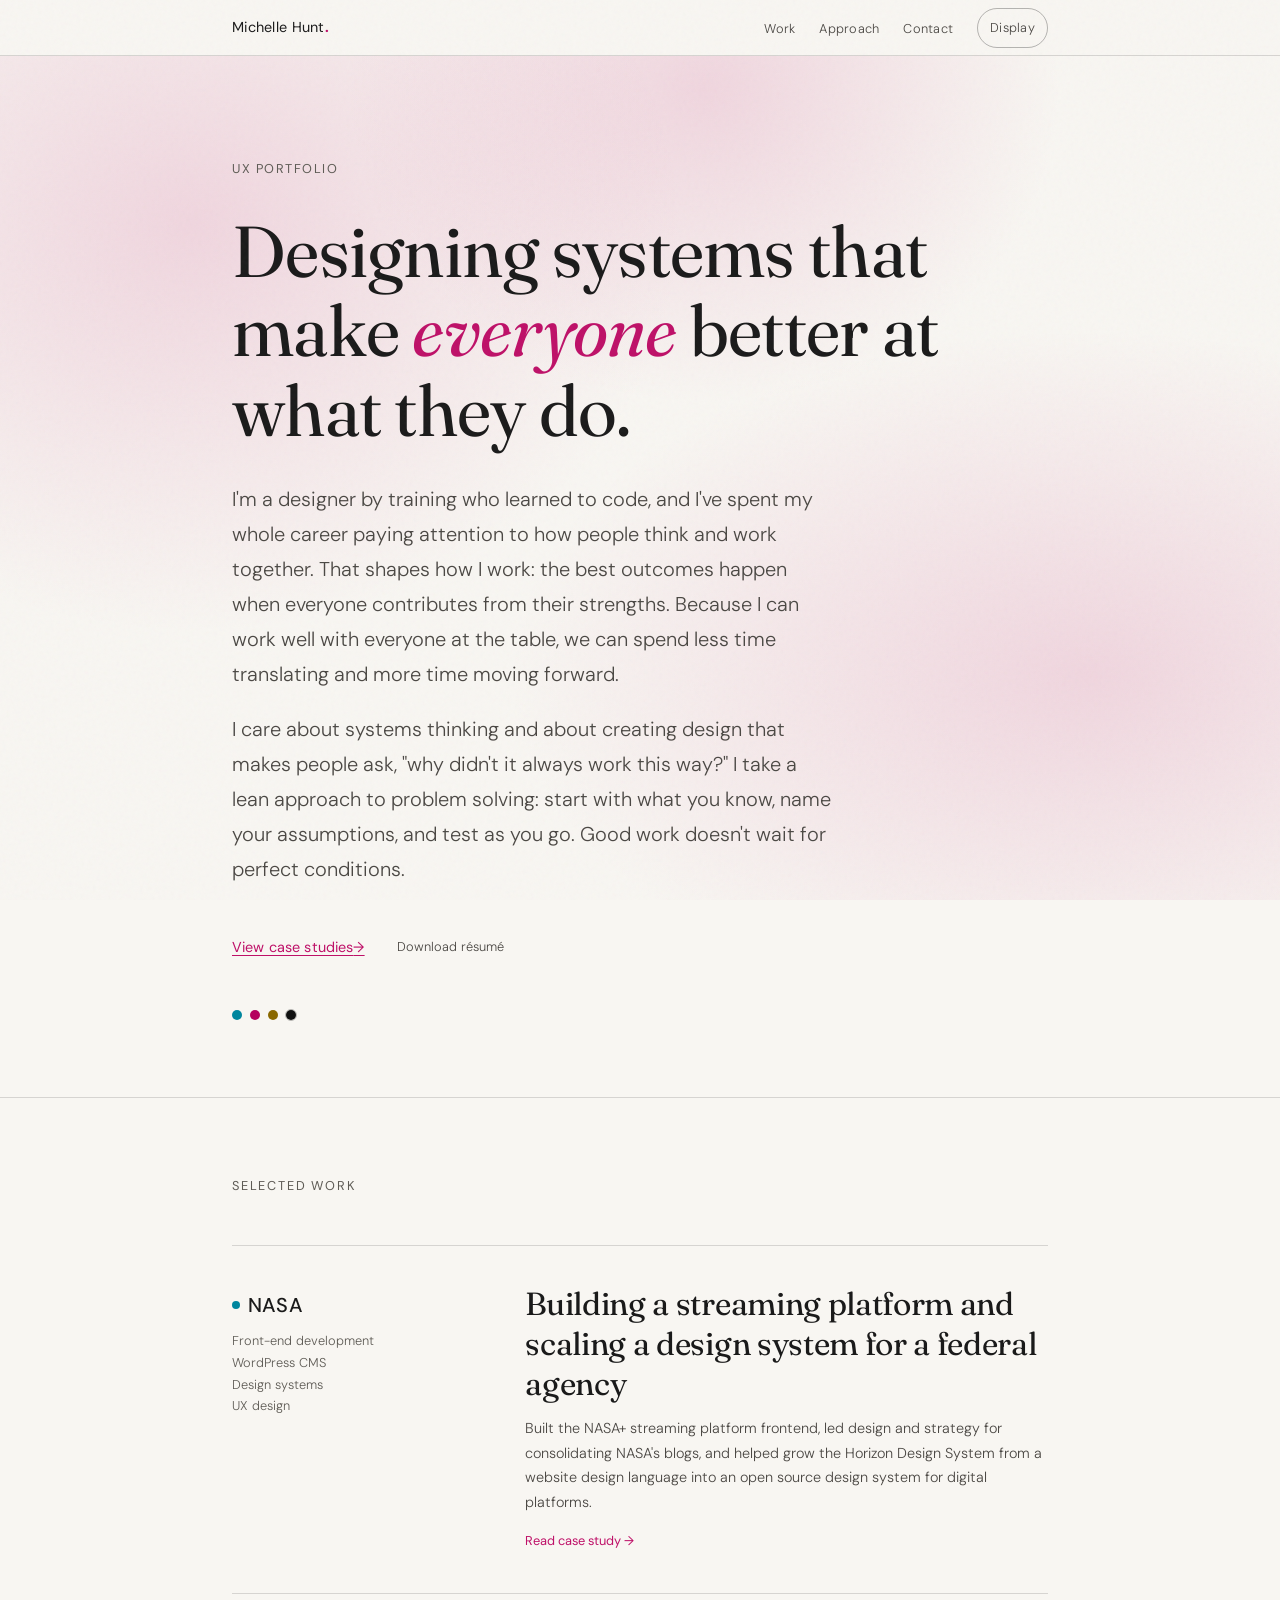
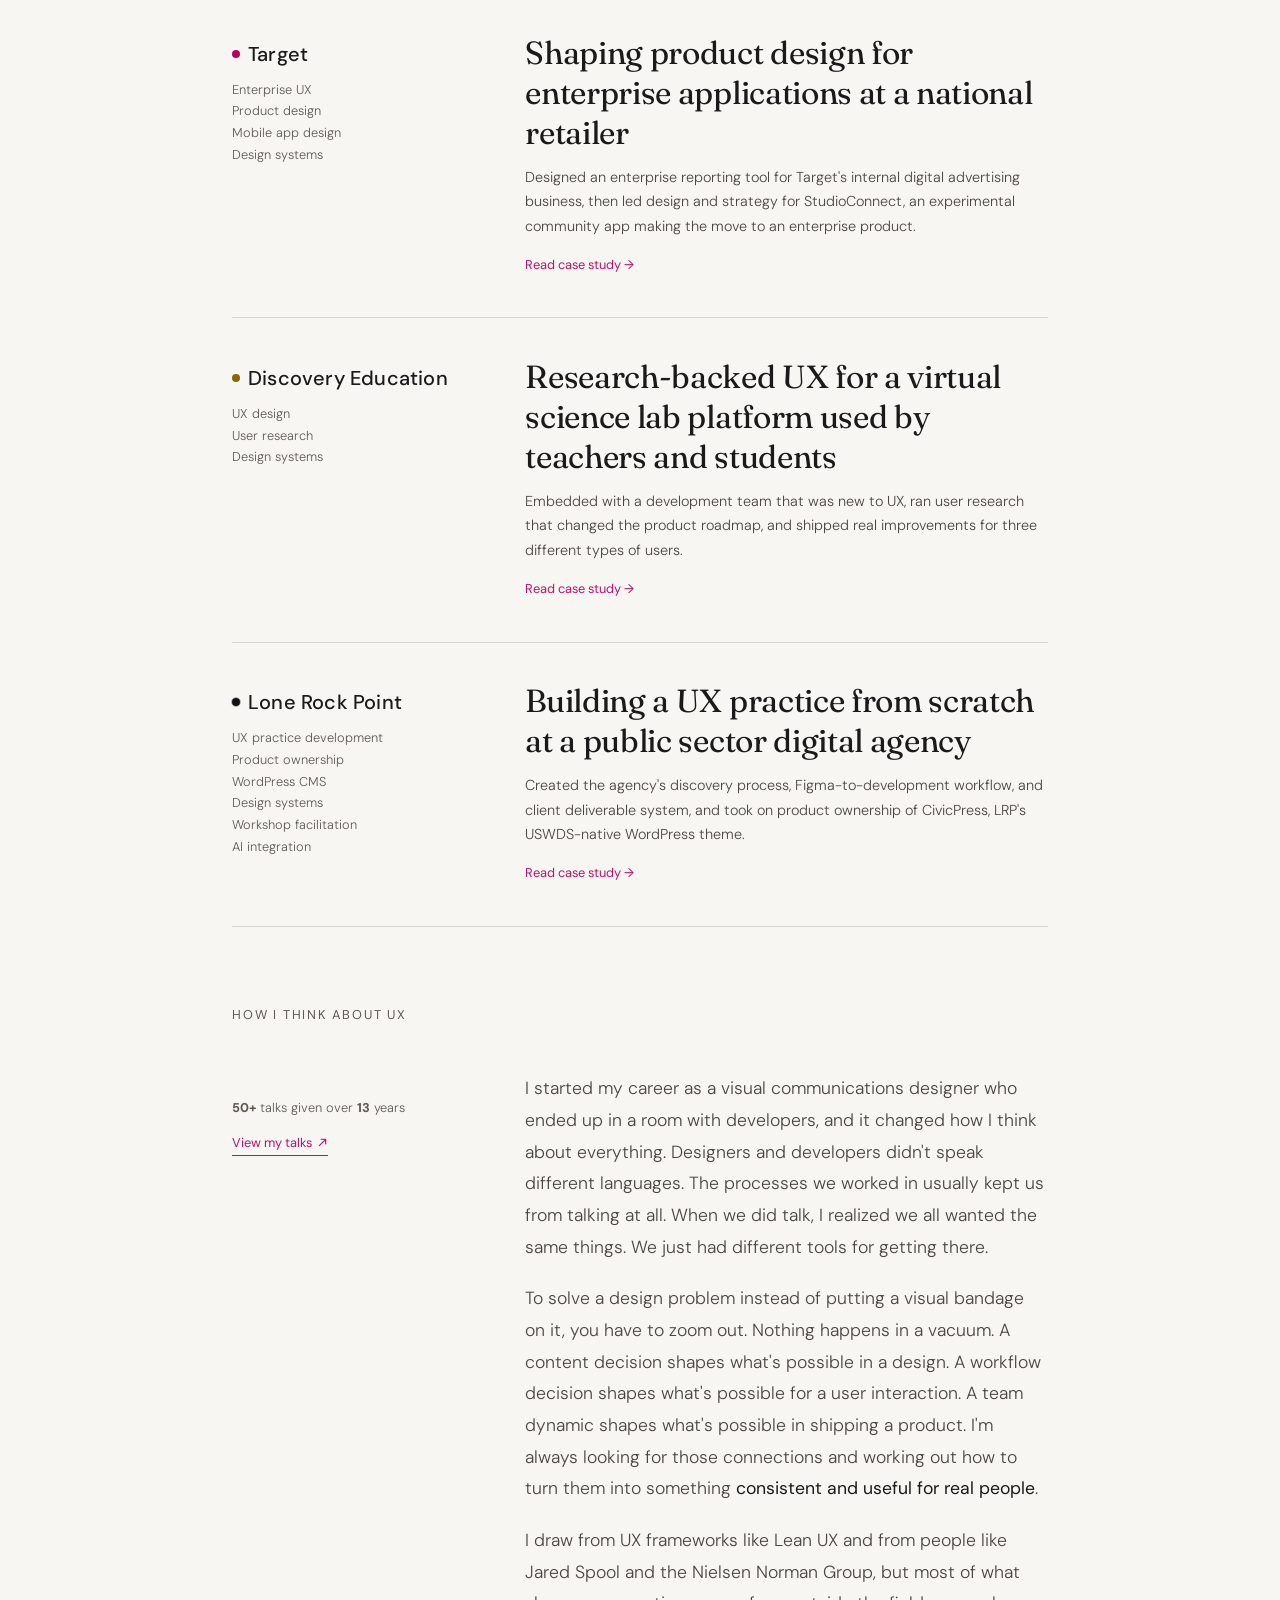
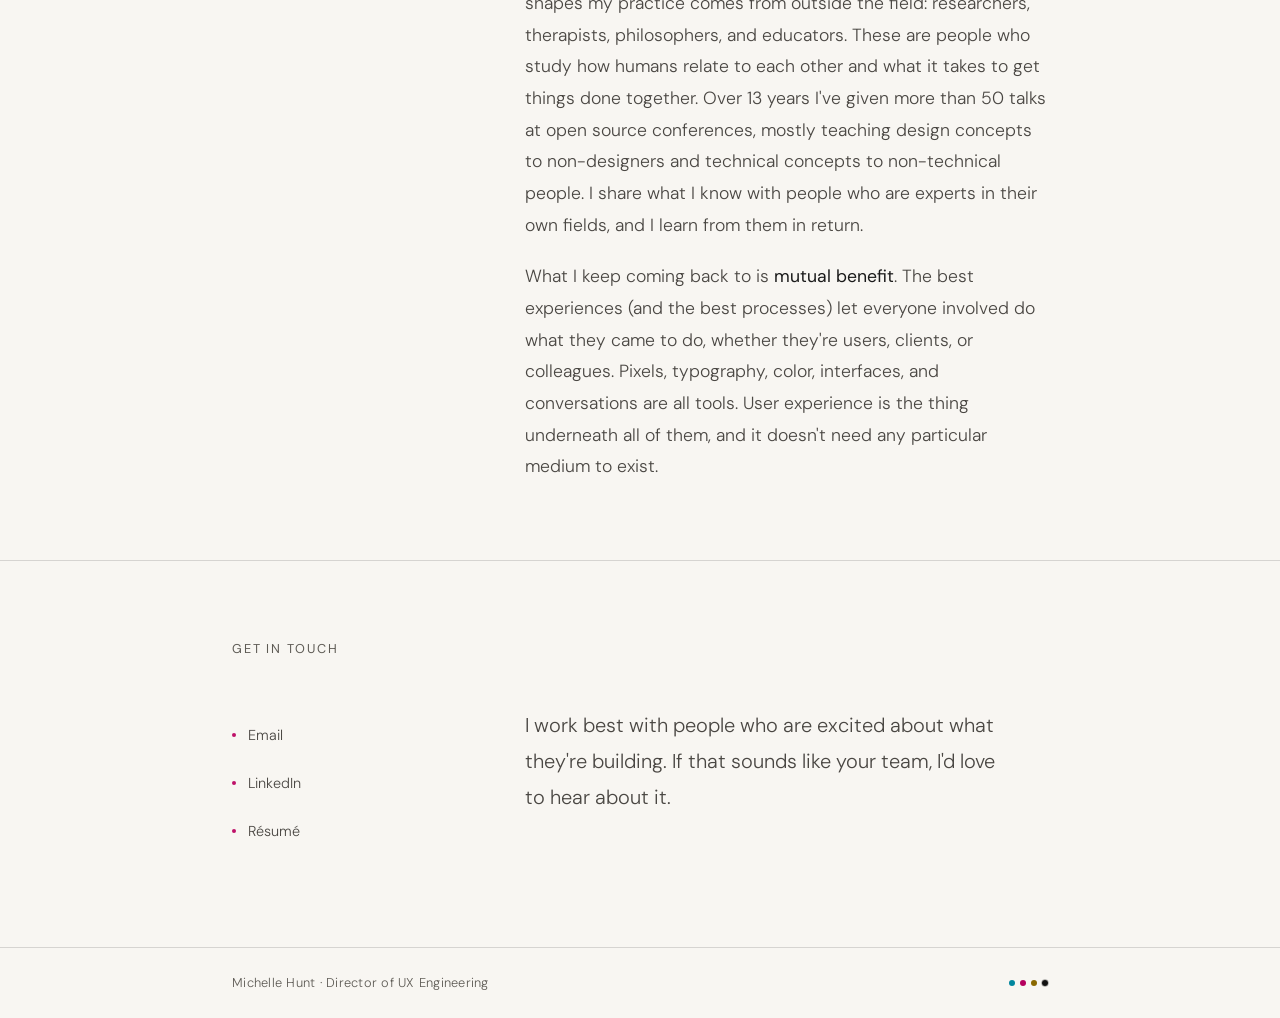
==== commit 127dba53: "portfolio and resume updates" ====
--- a/index.html
+++ b/index.html
@@ -118,7 +118,7 @@
               <span class="case-study-dot"></span>
               <span class="case-study-client">Target</span>
             </div>
-            <p class="case-study-tags">Enterprise UX<br>Product design<br>Design systems</p>
+            <p class="case-study-tags">Enterprise UX<br>Product design<br>Mobile app design<br>Design systems</p>
           </div>
           <div class="case-study-content">
             <h2 class="case-study-title">Shaping product design for enterprise applications at a national retailer</h2>
